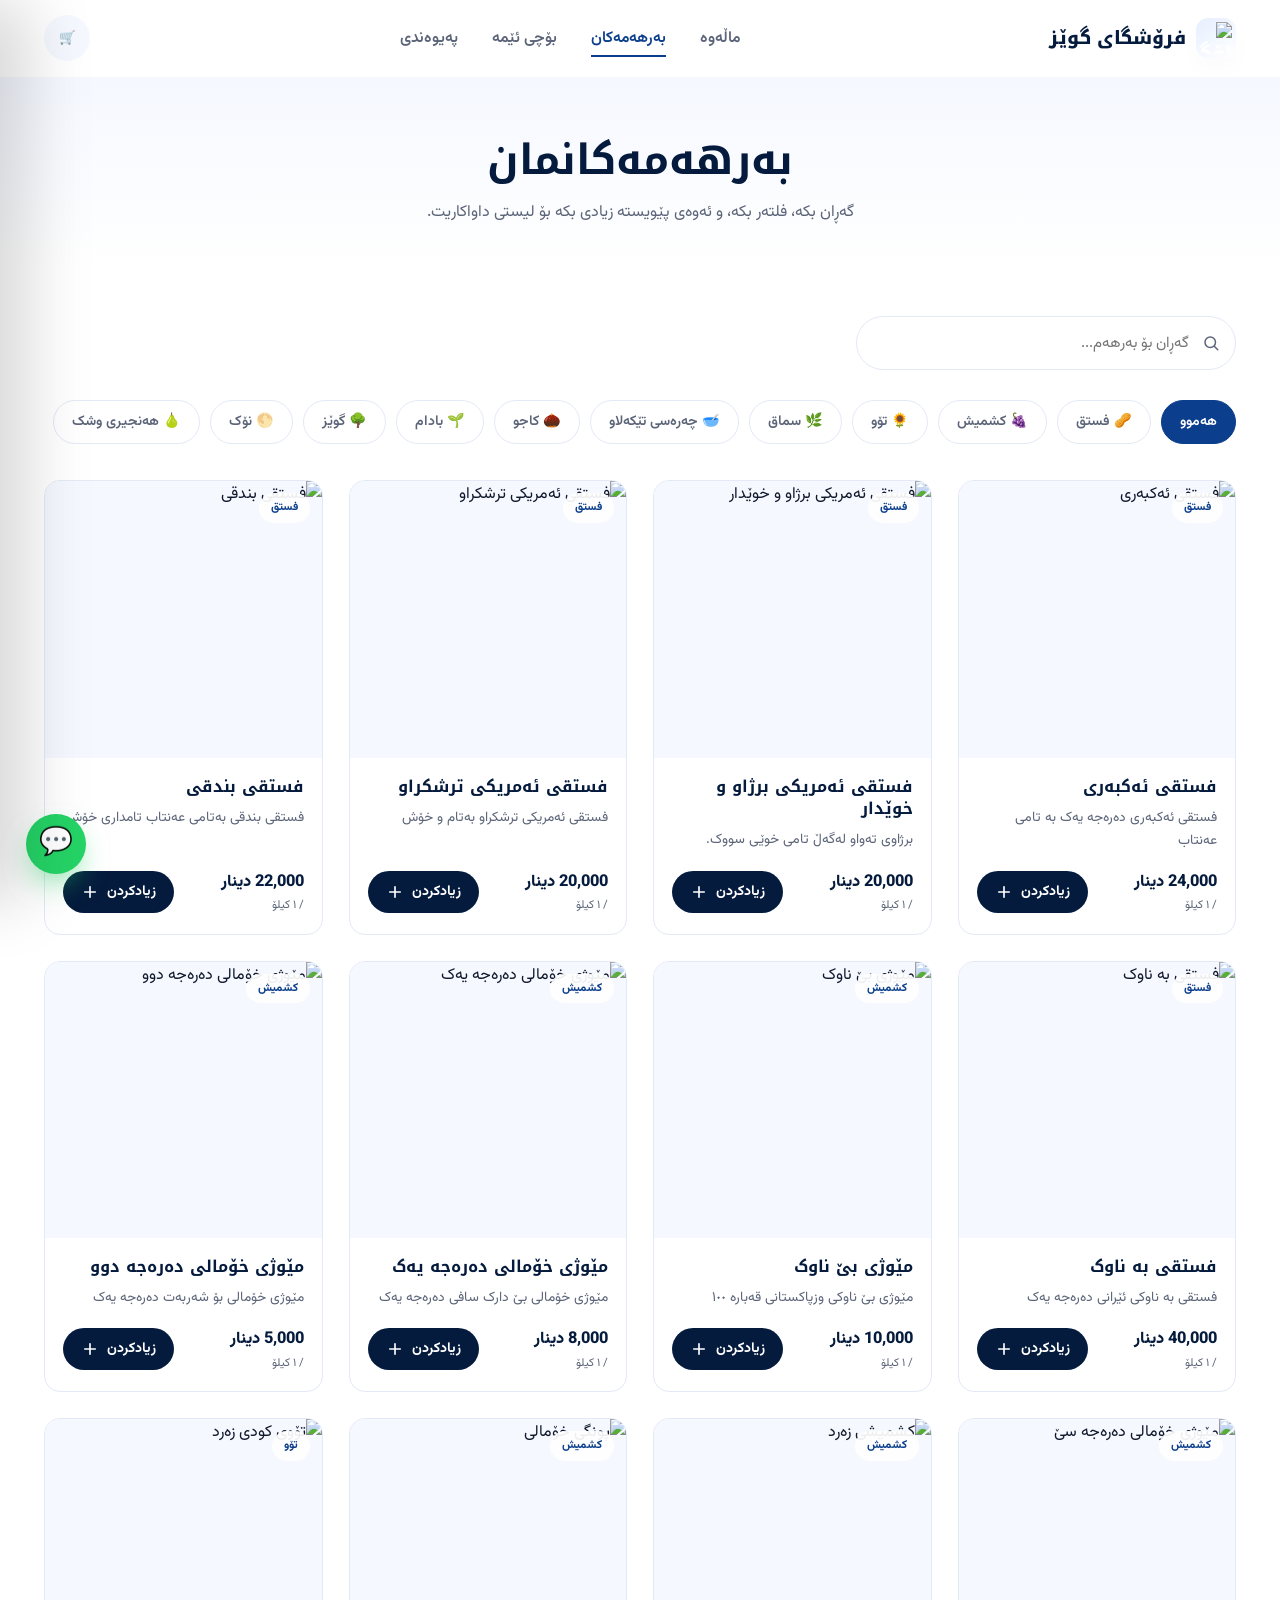
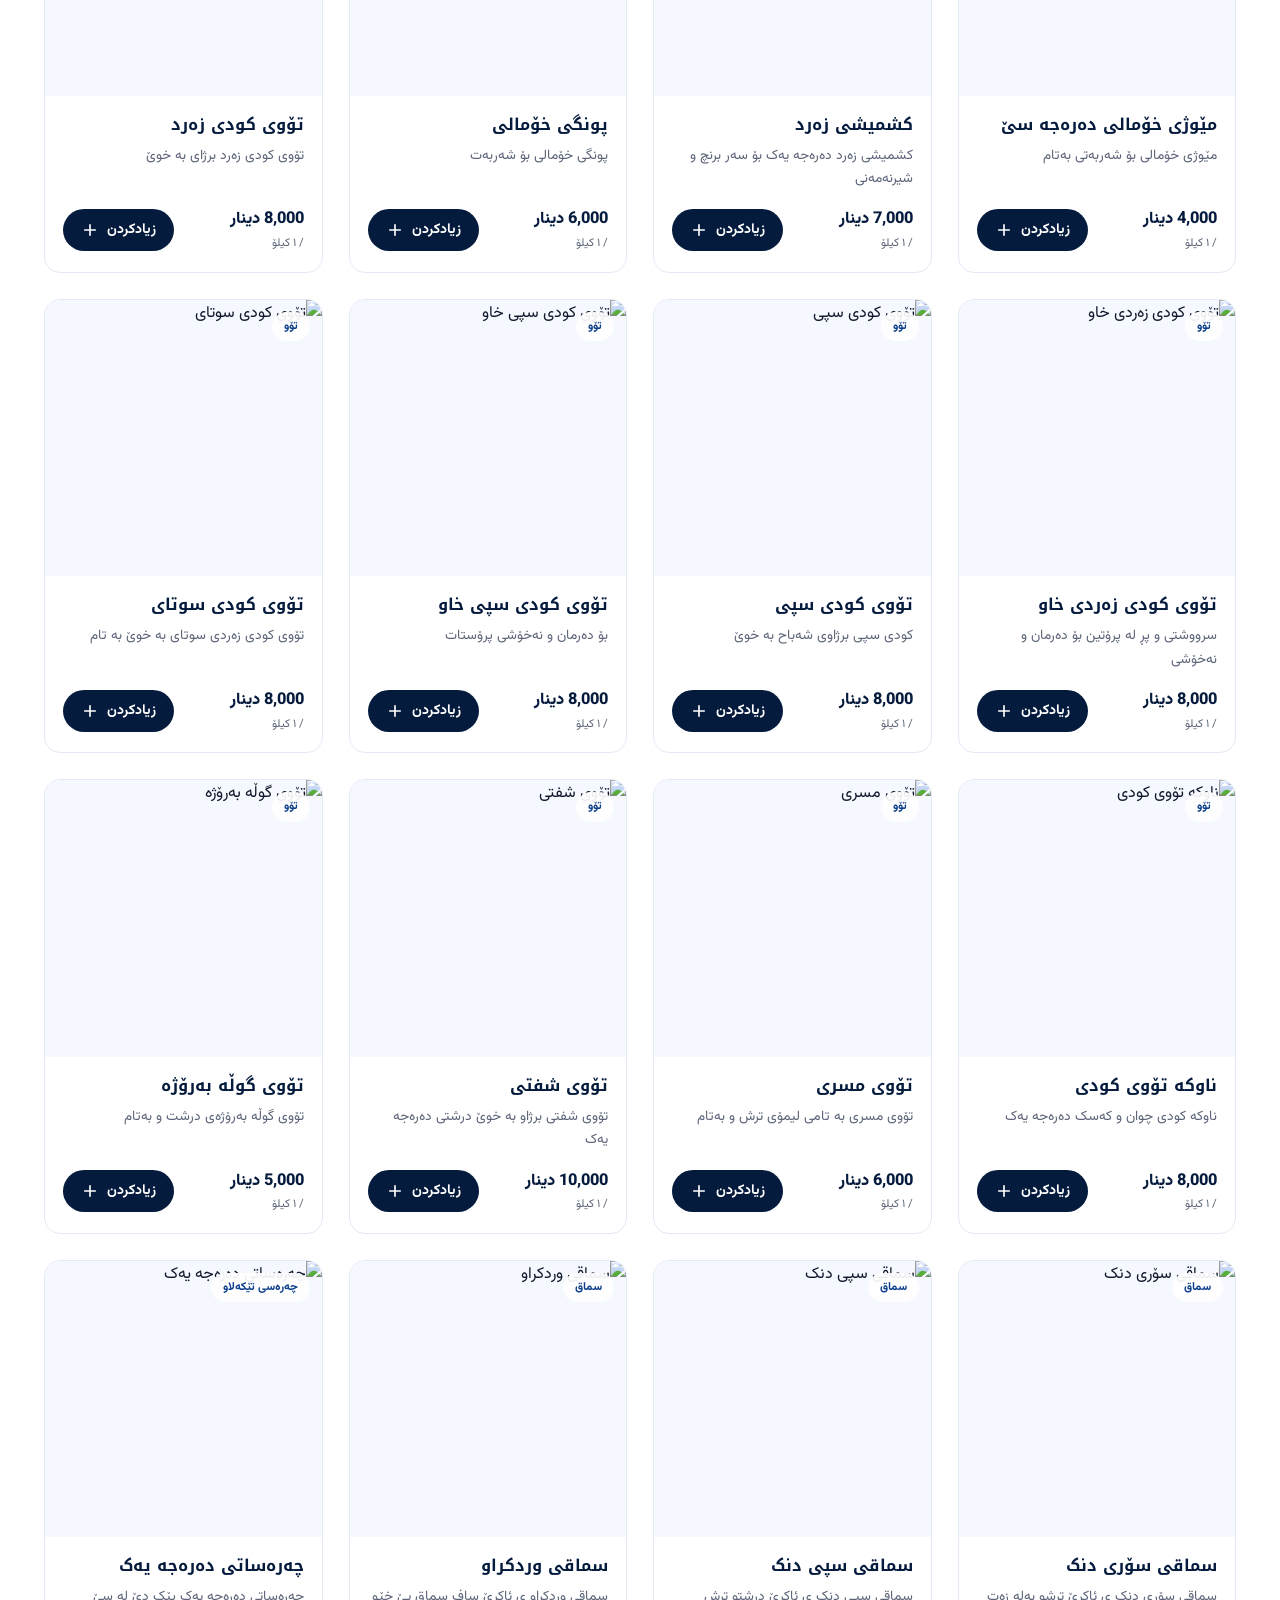
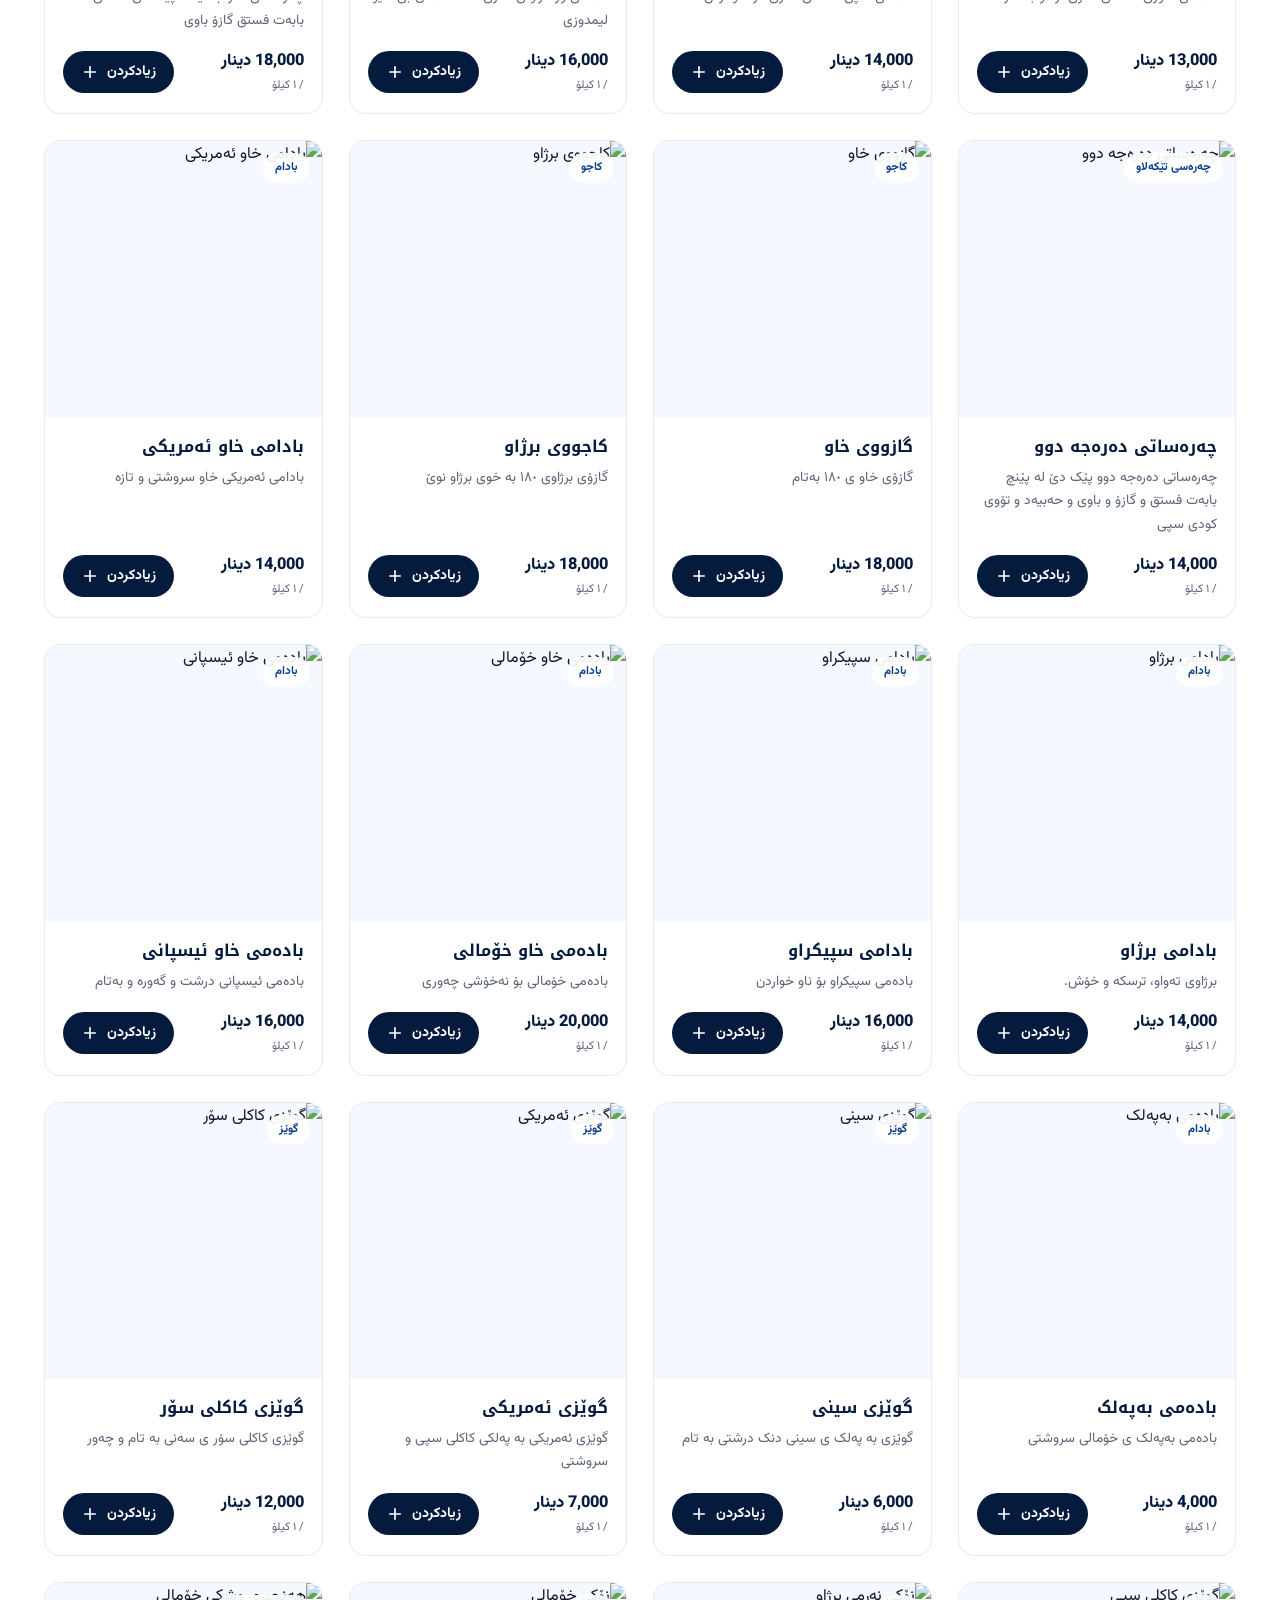
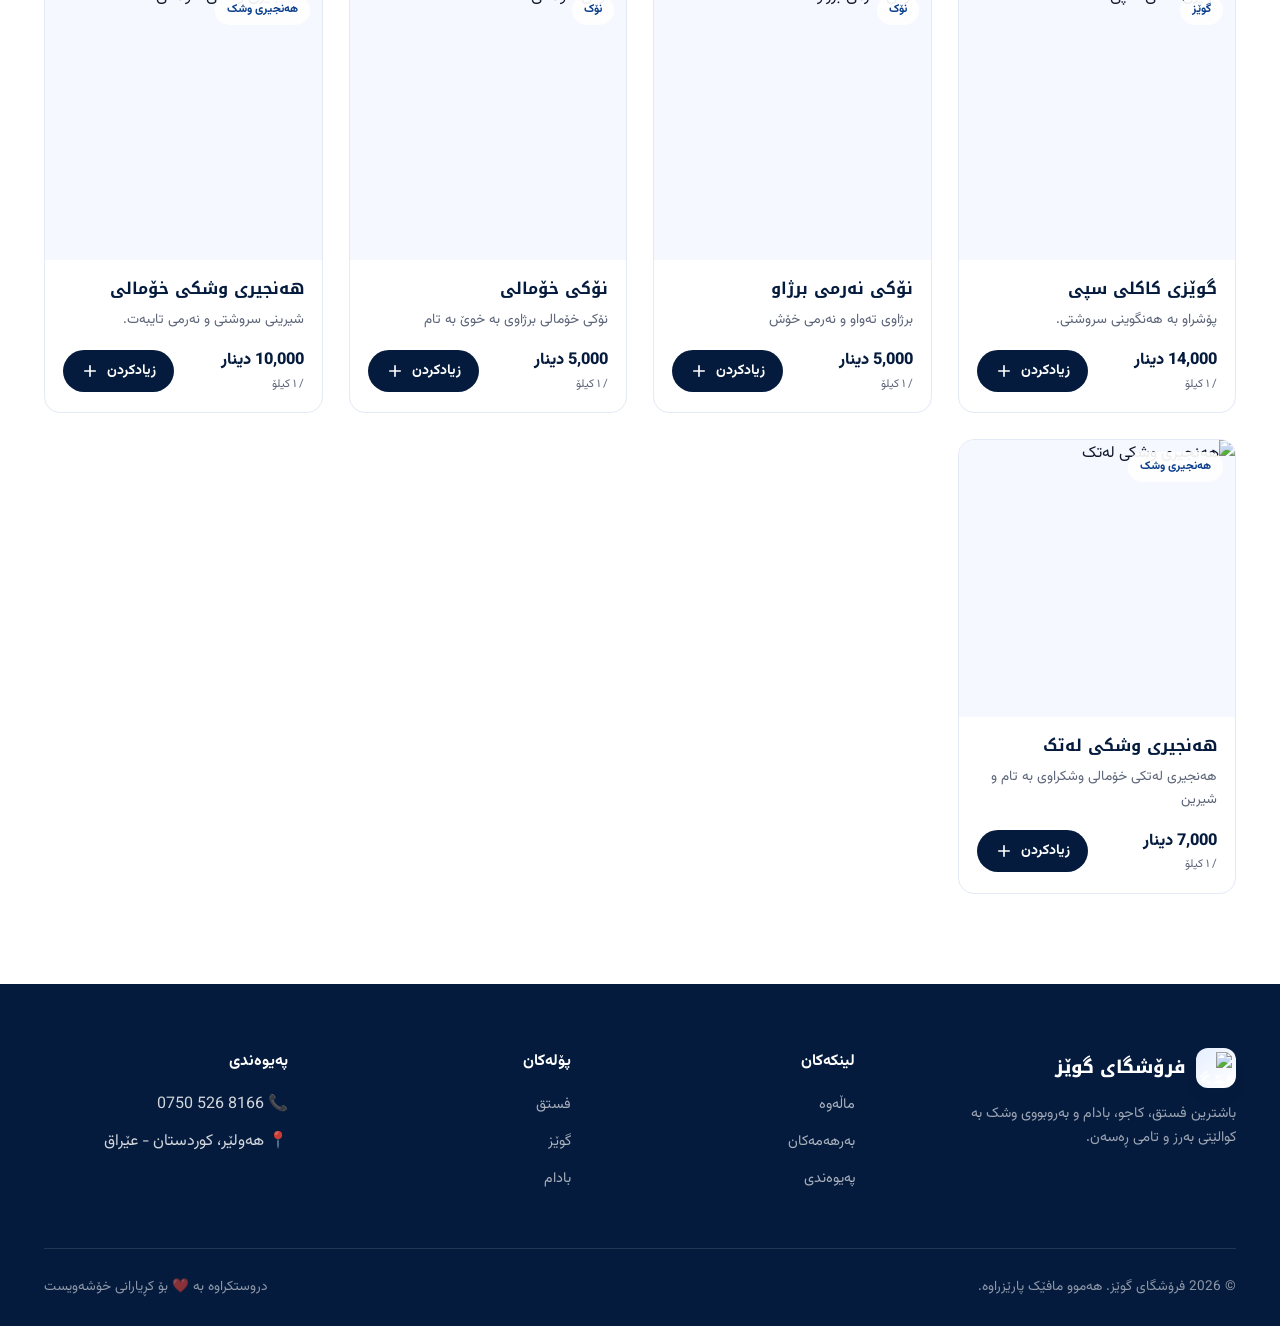
==== berhemakan.html @ 740883ce "Add files via upload" ====
<!DOCTYPE html>
<html lang="ckb" dir="rtl">
<head>
  <meta charset="UTF-8">
  <meta name="viewport" content="width=device-width, initial-scale=1.0">
  <title>بەرهەمەکان | فرۆشگای گوێز و بەروبووی وشک</title>
  <meta name="description" content="هەموو بەرهەمەکانی فرۆشگاکەمان: فستق، کاجو، بادام، گوێز، کشمیش، تۆو، سماق و زۆر جۆری تر.">
  <link rel="icon" type="image/png" href="images/logo-icon.png">
  <link rel="stylesheet" href="css/style.css">
</head>
<body>

  <div class="page-loader" id="pageLoader"><div class="loader-spinner"></div></div>

  <!-- ======================= هێدەر / HEADER ======================= -->
  <header class="site-header" id="siteHeader">
    <div class="container nav-inner">
      <a href="index.html" class="logo">
        <span class="logo-mark"><img src="images/logo-icon.png" alt="لۆگۆ"></span>
        <span>فرۆشگای گوێز</span>
      </a>
      <nav class="nav-links">
        <a href="index.html">ماڵەوە</a>
        <a href="berhemakan.html" class="active">بەرهەمەکان</a>
        <a href="index.html#why">بۆچی ئێمە</a>
        <a href="peywendi.html">پەیوەندی</a>
      </nav>
      <div class="nav-actions">
        <button class="nav-cart-btn open-cart-btn" aria-label="سەبەتەی داواکاری">
          🛒<span class="cart-badge">0</span>
        </button>
        <button class="menu-toggle" id="menuToggle" aria-label="مێنیو"><span></span><span></span><span></span></button>
      </div>
    </div>
  </header>

  <div class="mobile-menu" id="mobileMenu">
    <a href="index.html">ماڵەوە</a>
    <a href="berhemakan.html">بەرهەمەکان</a>
    <a href="index.html#why">بۆچی ئێمە</a>
    <a href="peywendi.html">پەیوەندی</a>
  </div>

  <!-- ======================= سەرپەڕەی لاپەڕە / PAGE HERO ======================= -->
  <section class="page-hero">
    <div class="container">
      <h1>بەرهەمەکانمان</h1>
      <p>گەڕان بکە، فلتەر بکە، و ئەوەی پێویستە زیادی بکە بۆ لیستی داواکاریت.</p>
    </div>
  </section>

  <!-- ======================= بەرهەمەکان / PRODUCTS ======================= -->
  <section class="section" style="padding-top:50px">
    <div class="container">
      <div class="products-toolbar">
        <div class="search-box">
          <input type="text" id="searchInput" placeholder="گەڕان بۆ بەرهەم...">
          <svg width="18" height="18" viewBox="0 0 24 24" fill="none" xmlns="http://www.w3.org/2000/svg"><circle cx="11" cy="11" r="7" stroke="currentColor" stroke-width="2"/><path d="M21 21l-4.3-4.3" stroke="currentColor" stroke-width="2" stroke-linecap="round"/></svg>
        </div>
      </div>

      <div class="filter-chips" id="categoryFilters"></div>

      <div class="products-grid" id="productsGrid"></div>

      <div class="empty-state" id="productsEmptyState">
        <div class="emoji">🔍</div>
        <p>هیچ بەرهەمێک نەدۆزرایەوە. تکایە وشەیەکی تر تاقی بکەرەوە.</p>
      </div>
    </div>
  </section>

  <!-- ======================= فووتەر / FOOTER ======================= -->
  <footer class="site-footer">
    <div class="container">
      <div class="footer-grid">
        <div>
          <div class="footer-brand"><span class="logo-mark"><img src="images/logo-icon.png" alt="لۆگۆ"></span> فرۆشگای گوێز</div>
          <p class="footer-desc">باشترین فستق، کاجو، بادام و بەروبووی وشک بە کوالێتی بەرز و تامی ڕەسەن.</p>
        </div>
        <div>
          <div class="footer-title">لینکەکان</div>
          <ul class="footer-links">
            <li><a href="index.html">ماڵەوە</a></li>
            <li><a href="berhemakan.html">بەرهەمەکان</a></li>
            <li><a href="peywendi.html">پەیوەندی</a></li>
          </ul>
        </div>
        <div>
          <div class="footer-title">پۆلەکان</div>
          <ul class="footer-links">
            <li><a href="berhemakan.html?cat=pistachio">فستق</a></li>
            <li><a href="berhemakan.html?cat=walnut">گوێز</a></li>
            <li><a href="berhemakan.html?cat=almond">بادام</a></li>
          </ul>
        </div>
        <div>
          <div class="footer-title">پەیوەندی</div>
          <ul class="footer-links">
            <li id="footerPhone"></li>
            <li id="footerAddress"></li>
          </ul>
        </div>
      </div>
      <div class="footer-bottom">
        <span>© 2026 فرۆشگای گوێز. هەموو مافێک پارێزراوە.</span>
        <span>دروستکراوە بە ❤️ بۆ کڕیارانی خۆشەویست</span>
      </div>
    </div>
  </footer>

  <!-- ======================= درۆوەری سەبەتە / CART DRAWER ======================= -->
  <div class="cart-overlay" id="cartOverlay"></div>
  <aside class="cart-drawer" id="cartDrawer">
    <div class="cart-drawer-header">
      <span class="cart-drawer-title">🛒 لیستی داواکاری</span>
      <button class="close-btn" id="closeCartBtn">✕</button>
    </div>
    <div class="cart-drawer-body">
      <div id="cartItemsList"></div>
      <div class="empty-cart" id="cartEmptyMessage">
        <div class="emoji">🛍️</div>
        <p>لیستی داواکاریت بەتاڵە.<br>سەیری بەرهەمەکانمان بکە!</p>
      </div>
    </div>
    <div class="cart-drawer-footer">
      <div class="cart-total-row"><span>کۆی گشتی</span><span id="cartTotalPrice">0 دینار</span></div>
      <input type="text" class="customer-field" id="customerName" placeholder="ناوت بنووسە">
      <input type="tel" class="customer-field" id="customerPhone" placeholder="ژمارەی تەلەفۆن">
      <input type="text" class="customer-field" id="customerAddress" placeholder="ناونیشانی گەیاندن">
      <button class="btn btn-whatsapp" id="sendOrderBtn" disabled>ناردنی داواکاری بە واتساپ 💬</button>
    </div>
  </aside>

  <a href="#" class="whatsapp-float open-cart-btn" aria-label="کردنەوەی سەبەتە">💬</a>
  <button class="floating-cart-btn mobile-only open-cart-btn" aria-label="سەبەتەی داواکاری">🛒<span class="cart-badge">0</span></button>
  <button class="back-to-top" id="backToTopBtn" aria-label="گەڕانەوە بۆ سەرەوە">↑</button>

  <script src="js/config.js"></script>
  <script src="js/products-data.js"></script>
  <script src="js/cart.js"></script>
  <script src="js/main.js"></script>
  <script>
    document.getElementById("footerPhone").textContent = "📞 " + STORE_CONFIG.phoneDisplay;
    document.getElementById("footerAddress").textContent = "📍 " + STORE_CONFIG.address;
  </script>
</body>
</html>
---- css/style.css ----
/* =========================================================================
   STYLE.CSS  —  ستایلی گشتی ماڵپەڕ (Site design system)
   =========================================================================
   ئەگەر دەتەوێت ڕەنگی سەرەکی بگۆڕیت، تەنها نرخەکانی --blue-* لە خوارەوە
   بگۆڕە. هەموو ماڵپەڕ خۆکارانە نوێ دەبێتەوە.

   To change the main color, just edit the --blue-* values below.
   The whole site will update automatically.
   ========================================================================= */

@import url('https://fonts.googleapis.com/css2?family=Noto+Kufi+Arabic:wght@500;700;800&family=Vazirmatn:wght@400;500;600;700&display=swap');

:root {
  /* ---- ڕەنگەکان / Colors ---- */
  --blue-900: #051B3D;
  --blue-800: #0B3E8C;
  --blue-700: #124CAB;
  --blue-600: #2F6FED;
  --blue-100: #E6EFFF;
  --blue-50:  #F5F8FF;
  --ink: #10182B;
  --ink-soft: #5B6478;
  --white: #FFFFFF;
  --cream: #FBF9F4;
  --border: #E3E9F5;
  --whatsapp: #25D366;
  --whatsapp-dark: #1DA851;

  /* ---- شێواز / Shape & shadow ---- */
  --radius-lg: 26px;
  --radius-md: 16px;
  --radius-sm: 10px;
  --shadow-soft: 0 20px 45px -18px rgba(11, 62, 140, 0.28);
  --shadow-card: 0 12px 30px -14px rgba(11, 62, 140, 0.18);

  /* ---- فۆنت / Fonts ---- */
  --font-display: 'Noto Kufi Arabic', 'Vazirmatn', sans-serif;
  --font-body: 'Vazirmatn', 'Noto Kufi Arabic', sans-serif;
}

* { box-sizing: border-box; margin: 0; padding: 0; }

html {
  scroll-behavior: smooth;
  scroll-padding-top: 90px;
}

body {
  font-family: var(--font-body);
  color: var(--ink);
  background: var(--white);
  direction: rtl;
  line-height: 1.7;
  -webkit-font-smoothing: antialiased;
  overflow-x: hidden;
}

img { max-width: 100%; display: block; }
a { color: inherit; text-decoration: none; }
button { font-family: inherit; cursor: pointer; border: none; background: none; }
ul { list-style: none; }

h1, h2, h3, h4 {
  font-family: var(--font-display);
  color: var(--blue-900);
  line-height: 1.35;
}

.container {
  max-width: 1240px;
  margin: 0 auto;
  padding: 0 24px;
}

/* respect reduced motion preferences */
@media (prefers-reduced-motion: reduce) {
  * { animation-duration: 0.001ms !important; transition-duration: 0.001ms !important; }
  html { scroll-behavior: auto; }
}

/* =========================================================================
   لۆدینگ سکرین / Page loader
   ========================================================================= */
.page-loader {
  position: fixed; inset: 0; z-index: 9999;
  background: var(--white);
  display: flex; align-items: center; justify-content: center;
  transition: opacity .5s ease, visibility .5s ease;
}
.page-loader.hidden { opacity: 0; visibility: hidden; pointer-events: none; }
.loader-spinner {
  width: 52px; height: 52px;
  border: 4px solid var(--blue-100);
  border-top-color: var(--blue-800);
  border-radius: 50%;
  animation: spin 0.8s linear infinite;
}
@keyframes spin { to { transform: rotate(360deg); } }

/* =========================================================================
   هێدەر / Header & navigation
   ========================================================================= */
.site-header {
  position: sticky; top: 0; z-index: 500;
  background: rgba(255,255,255,0.85);
  backdrop-filter: blur(14px);
  border-bottom: 1px solid transparent;
  transition: box-shadow .3s ease, border-color .3s ease;
}
.site-header.scrolled {
  box-shadow: 0 8px 24px -16px rgba(11,62,140,.35);
  border-color: var(--border);
}
.nav-inner {
  display: flex; align-items: center; justify-content: space-between;
  height: 76px;
}
.logo {
  display: flex; align-items: center; gap: 10px;
  font-family: var(--font-display);
  font-weight: 800; font-size: 1.15rem;
  color: var(--blue-900);
}
.logo-mark {
  width: 40px; height: 40px; border-radius: 12px;
  background: linear-gradient(145deg, var(--blue-100), var(--white));
  display: flex; align-items: center; justify-content: center;
  color: var(--white); font-size: 1.2rem;
  box-shadow: var(--shadow-card);
  overflow: hidden;
  flex-shrink: 0;
}
.logo-mark img {
  width: 100%; height: 100%; object-fit: contain; padding: 4px;
}
.nav-links {
  display: flex; align-items: center; gap: 34px;
  font-weight: 600; font-size: 0.98rem;
}
.nav-links a {
  color: var(--ink-soft);
  position: relative;
  padding: 6px 0;
  transition: color .25s ease;
}
.nav-links a:hover, .nav-links a.active { color: var(--blue-800); }
.nav-links a::after {
  content: ""; position: absolute; bottom: 0; right: 0; left: auto;
  width: 0; height: 2px; background: var(--blue-800);
  transition: width .25s ease;
}
.nav-links a:hover::after, .nav-links a.active::after { width: 100%; }

.nav-actions { display: flex; align-items: center; gap: 14px; }

.nav-cart-btn, .floating-cart-btn {
  position: relative;
  width: 46px; height: 46px; border-radius: 50%;
  background: var(--blue-50); color: var(--blue-800);
  display: flex; align-items: center; justify-content: center;
  transition: transform .2s ease, background .2s ease;
}
.nav-cart-btn:hover, .floating-cart-btn:hover { background: var(--blue-100); transform: translateY(-2px); }
.cart-badge {
  position: absolute; top: -4px; left: -4px;
  min-width: 20px; height: 20px; padding: 0 5px;
  background: var(--blue-800); color: var(--white);
  border-radius: 50%; font-size: 0.7rem; font-weight: 700;
  display: none; align-items: center; justify-content: center;
  border: 2px solid var(--white);
}
.pulse { animation: cartPulse .45s ease; }
@keyframes cartPulse {
  0% { transform: scale(1); } 40% { transform: scale(1.22); } 100% { transform: scale(1); }
}

.menu-toggle {
  display: none; flex-direction: column; gap: 5px; width: 30px;
}
.menu-toggle span {
  height: 2px; background: var(--blue-900); border-radius: 2px;
  transition: transform .3s ease, opacity .3s ease;
}
.menu-toggle.open span:nth-child(1) { transform: translateY(7px) rotate(45deg); }
.menu-toggle.open span:nth-child(2) { opacity: 0; }
.menu-toggle.open span:nth-child(3) { transform: translateY(-7px) rotate(-45deg); }

.mobile-menu {
  display: none;
  position: fixed; top: 76px; right: 0; left: 0; bottom: 0; z-index: 400;
  background: var(--white);
  transform: translateY(-12px); opacity: 0; visibility: hidden;
  transition: all .3s ease;
  padding: 30px 24px;
}
.mobile-menu.open { transform: translateY(0); opacity: 1; visibility: visible; }
.mobile-menu a {
  display: block; padding: 16px 0; font-size: 1.15rem; font-weight: 700;
  border-bottom: 1px solid var(--border); color: var(--ink);
}

@media (max-width: 860px) {
  .nav-links { display: none; }
  .menu-toggle { display: flex; }
  .mobile-menu { display: block; }
}

/* =========================================================================
   دووگمەکان / Buttons
   ========================================================================= */
.btn {
  display: inline-flex; align-items: center; justify-content: center; gap: 8px;
  padding: 14px 26px; border-radius: 999px;
  font-weight: 700; font-size: 0.98rem;
  transition: transform .22s ease, box-shadow .22s ease, background .22s ease;
  white-space: nowrap;
}
.btn-primary {
  background: var(--blue-800); color: var(--white);
  box-shadow: 0 14px 30px -10px rgba(11,62,140,.55);
}
.btn-primary:hover { transform: translateY(-3px); box-shadow: 0 18px 36px -8px rgba(11,62,140,.6); }
.btn-outline {
  background: var(--white); color: var(--blue-800);
  border: 1.5px solid var(--blue-800);
}
.btn-outline:hover { background: var(--blue-50); transform: translateY(-3px); }
.btn-add {
  background: var(--blue-900); color: var(--white);
  padding: 10px 18px; font-size: 0.88rem; border-radius: 999px;
}
.btn-add:hover { background: var(--blue-700); transform: translateY(-2px); }
.btn-whatsapp {
  background: var(--whatsapp); color: var(--white);
  width: 100%; padding: 16px; border-radius: var(--radius-sm);
  font-size: 1.05rem;
}
.btn-whatsapp:hover:not(:disabled) { background: var(--whatsapp-dark); }
.btn-whatsapp:disabled { opacity: 0.5; cursor: not-allowed; }

/* =========================================================================
   هیرۆ / Hero section
   ========================================================================= */
.hero {
  position: relative;
  padding: 80px 0 110px;
  background: linear-gradient(180deg, var(--blue-50) 0%, var(--white) 100%);
  overflow: hidden;
}
.hero-inner {
  display: grid; grid-template-columns: 1.05fr 0.95fr; gap: 50px;
  align-items: center;
}
.hero-eyebrow {
  display: inline-flex; align-items: center; gap: 8px;
  background: var(--blue-100); color: var(--blue-800);
  padding: 8px 18px; border-radius: 999px;
  font-weight: 700; font-size: 0.85rem; margin-bottom: 22px;
}
.hero-title {
  font-size: clamp(2.3rem, 4.2vw, 3.6rem);
  font-weight: 800; margin-bottom: 22px;
}
.hero-title span { color: var(--blue-700); }
.hero-desc {
  font-size: 1.12rem; color: var(--ink-soft); max-width: 520px; margin-bottom: 36px;
}
.hero-actions { display: flex; gap: 16px; flex-wrap: wrap; }

.hero-visual {
  position: relative; height: 440px;
}
.hero-blob {
  position: absolute; inset: 0; margin: auto;
  width: 380px; height: 380px; border-radius: 50%;
  background: radial-gradient(circle at 30% 30%, var(--blue-100), var(--blue-50));
}
.hero-blob-logo {
  position: absolute;
  top: 50%; left: 50%;
  transform: translate(-50%, -50%);
  width: 55%;
  max-width: 220px;
  object-fit: contain;
}
.hero-float-card {
  position: absolute; background: var(--white); border-radius: var(--radius-md);
  box-shadow: var(--shadow-soft); padding: 16px 20px;
  display: flex; align-items: center; gap: 12px;
  animation: floatY 5s ease-in-out infinite;
  font-weight: 700; font-size: 0.92rem;
}
.hero-float-card .emoji { font-size: 1.6rem; }
.hero-float-card.c1 { top: 10%; right: 8%; animation-delay: 0s; }
.hero-float-card.c2 { bottom: 16%; right: 0%; animation-delay: 1.2s; }
.hero-float-card.c3 { bottom: 6%; left: 6%; animation-delay: 2.1s; }
@keyframes floatY {
  0%, 100% { transform: translateY(0); } 50% { transform: translateY(-14px); }
}

/* signature scattered nut-icon divider between sections */
.nut-divider {
  display: flex; justify-content: center; gap: 26px;
  padding: 34px 0; opacity: 0.55; font-size: 1.3rem;
  letter-spacing: 8px;
}

@media (max-width: 900px) {
  .hero-inner { grid-template-columns: 1fr; }
  .hero-visual { height: 320px; order: -1; }
}

/* =========================================================================
   بەشەکان / Generic section styles
   ========================================================================= */
.section { padding: 90px 0; }
.section-alt { background: var(--blue-50); }
.section-head {
  display: flex; align-items: flex-end; justify-content: space-between;
  margin-bottom: 44px; gap: 20px; flex-wrap: wrap;
}
.section-eyebrow {
  color: var(--blue-700); font-weight: 700; font-size: 0.9rem; margin-bottom: 8px; display: block;
}
.section-title { font-size: clamp(1.6rem, 3vw, 2.3rem); font-weight: 800; }
.section-link { font-weight: 700; color: var(--blue-800); }

.reveal { opacity: 0; transform: translateY(28px); transition: opacity .7s ease, transform .7s ease; }
.reveal.in-view { opacity: 1; transform: translateY(0); }

/* =========================================================================
   کاتیگۆری / Category grid
   ========================================================================= */
.category-grid {
  display: grid; grid-template-columns: repeat(5, 1fr); gap: 18px;
}
.category-card {
  background: var(--white); border: 1px solid var(--border);
  border-radius: var(--radius-md); padding: 28px 14px;
  display: flex; flex-direction: column; align-items: center; gap: 10px;
  text-align: center; font-weight: 700;
  transition: transform .25s ease, box-shadow .25s ease, border-color .25s ease;
}
.category-card:hover {
  transform: translateY(-6px); box-shadow: var(--shadow-card); border-color: var(--blue-100);
}
.category-icon { font-size: 2rem; }
.category-label { color: var(--ink); font-size: 0.95rem; }

@media (max-width: 900px) { .category-grid { grid-template-columns: repeat(3, 1fr); } }
@media (max-width: 560px) { .category-grid { grid-template-columns: repeat(2, 1fr); } }

/* =========================================================================
   کارتی بەرهەم / Product cards & grid
   ========================================================================= */
.products-grid {
  display: grid; grid-template-columns: repeat(4, 1fr); gap: 26px;
}
@media (max-width: 1100px) { .products-grid { grid-template-columns: repeat(3, 1fr); } }
@media (max-width: 760px) { .products-grid { grid-template-columns: repeat(2, 1fr); } }
@media (max-width: 480px) { .products-grid { grid-template-columns: 1fr; } }

.product-card {
  background: var(--white); border: 1px solid var(--border);
  border-radius: var(--radius-md); overflow: hidden;
  transition: transform .28s ease, box-shadow .28s ease;
  display: flex; flex-direction: column;
}
.product-card:hover { transform: translateY(-6px); box-shadow: var(--shadow-card); }
.product-card-image { position: relative; aspect-ratio: 1/1; overflow: hidden; background: var(--blue-50); }
.product-card-image img { width: 100%; height: 100%; object-fit: cover; transition: transform .4s ease; }
.product-card:hover .product-card-image img { transform: scale(1.06); }
.product-card-tag {
  position: absolute; top: 12px; right: 12px;
  background: rgba(255,255,255,0.92); color: var(--blue-800);
  font-size: 0.72rem; font-weight: 700; padding: 5px 12px; border-radius: 999px;
}
.product-card-body { padding: 18px; display: flex; flex-direction: column; gap: 8px; flex: 1; }
.product-card-name { font-size: 1.02rem; font-weight: 700; }
.product-card-desc { font-size: 0.86rem; color: var(--ink-soft); flex: 1; }
.product-card-footer {
  margin-top: 8px; display: flex; align-items: center; justify-content: space-between; gap: 10px;
}
.product-card-price { display: flex; flex-direction: column; }
.price-value { font-weight: 800; color: var(--blue-900); font-size: 1.02rem; }
.price-unit { font-size: 0.72rem; color: var(--ink-soft); }

/* =========================================================================
   فلتەر و گەڕان / Filters & search (products page)
   ========================================================================= */
.products-toolbar {
  display: flex; flex-wrap: wrap; align-items: center; justify-content: space-between;
  gap: 18px; margin-bottom: 30px;
}
.search-box {
  position: relative; flex: 1; min-width: 240px; max-width: 380px;
}
.search-box input {
  width: 100%; padding: 14px 46px 14px 16px; border-radius: 999px;
  border: 1.5px solid var(--border); font-family: inherit; font-size: 0.95rem;
  background: var(--white); transition: border-color .2s ease;
}
.search-box input:focus { outline: none; border-color: var(--blue-600); }
.search-box svg { position: absolute; top: 50%; right: 16px; transform: translateY(-50%); color: var(--ink-soft); }

.filter-chips { display: flex; flex-wrap: wrap; gap: 10px; margin-bottom: 36px; }
.filter-chip {
  padding: 10px 18px; border-radius: 999px; border: 1.5px solid var(--border);
  font-weight: 600; font-size: 0.88rem; color: var(--ink-soft);
  background: var(--white); transition: all .2s ease;
}
.filter-chip:hover { border-color: var(--blue-600); color: var(--blue-800); }
.filter-chip.active { background: var(--blue-800); border-color: var(--blue-800); color: var(--white); }

.empty-state {
  display: none; text-align: center; padding: 70px 20px; color: var(--ink-soft);
}
.empty-state .emoji { font-size: 3rem; margin-bottom: 14px; }

/* =========================================================================
   بۆچی ئێمە / Why choose us
   ========================================================================= */
.why-grid { display: grid; grid-template-columns: repeat(4, 1fr); gap: 26px; }
.why-card {
  background: var(--white); border-radius: var(--radius-md); padding: 30px 24px;
  border: 1px solid var(--border); text-align: center;
}
.why-icon {
  width: 58px; height: 58px; border-radius: 16px; margin: 0 auto 16px;
  background: var(--blue-100); display: flex; align-items: center; justify-content: center;
  font-size: 1.5rem;
}
.why-title { font-weight: 700; margin-bottom: 8px; font-size: 1.02rem; }
.why-desc { font-size: 0.88rem; color: var(--ink-soft); }
@media (max-width: 900px) { .why-grid { grid-template-columns: repeat(2, 1fr); } }
@media (max-width: 520px) { .why-grid { grid-template-columns: 1fr; } }

/* =========================================================================
   ڕای کڕیاران / Testimonials
   ========================================================================= */
.review-grid { display: grid; grid-template-columns: repeat(3, 1fr); gap: 26px; }
.review-card {
  background: var(--white); border: 1px solid var(--border); border-radius: var(--radius-md);
  padding: 28px; box-shadow: var(--shadow-card);
}
.review-stars { color: #F5A623; margin-bottom: 14px; letter-spacing: 3px; }
.review-text { color: var(--ink-soft); margin-bottom: 18px; font-size: 0.95rem; }
.review-author { display: flex; align-items: center; gap: 12px; font-weight: 700; }
.review-avatar {
  width: 42px; height: 42px; border-radius: 50%;
  background: var(--blue-100); display: flex; align-items: center; justify-content: center;
  color: var(--blue-800); font-weight: 800;
}
@media (max-width: 900px) { .review-grid { grid-template-columns: 1fr; } }

/* =========================================================================
   پەیوەندی / Contact section & page
   ========================================================================= */
.contact-grid {
  display: grid; grid-template-columns: 1fr 1fr; gap: 40px; align-items: start;
}
.contact-card {
  background: var(--white); border: 1px solid var(--border); border-radius: var(--radius-lg);
  padding: 34px; box-shadow: var(--shadow-card);
}
.contact-row {
  display: flex; align-items: center; gap: 16px; padding: 16px 0;
  border-bottom: 1px solid var(--border);
}
.contact-row:last-child { border-bottom: none; }
.contact-row-icon {
  width: 46px; height: 46px; border-radius: 14px; flex-shrink: 0;
  background: var(--blue-100); color: var(--blue-800);
  display: flex; align-items: center; justify-content: center; font-size: 1.2rem;
}
.contact-row-label { font-size: 0.82rem; color: var(--ink-soft); }
.contact-row-value { font-weight: 700; }
.contact-map { border-radius: var(--radius-lg); overflow: hidden; border: 1px solid var(--border); height: 100%; min-height: 340px; }
.contact-map iframe { width: 100%; height: 100%; min-height: 340px; border: 0; }
.social-row { display: flex; gap: 12px; margin-top: 24px; }
.social-btn {
  width: 48px; height: 48px; border-radius: 50%; background: var(--blue-50);
  display: flex; align-items: center; justify-content: center; color: var(--blue-800);
  transition: all .2s ease;
}
.social-btn:hover { background: var(--blue-800); color: var(--white); transform: translateY(-3px); }
.social-btn svg { display: block; }

@media (max-width: 900px) { .contact-grid { grid-template-columns: 1fr; } }

/* =========================================================================
   فووتەر / Footer
   ========================================================================= */
.site-footer { background: var(--blue-900); color: rgba(255,255,255,0.82); padding: 64px 0 28px; }
.footer-grid { display: grid; grid-template-columns: 1.4fr 1fr 1fr 1fr; gap: 40px; margin-bottom: 46px; }
.footer-brand { display: flex; align-items: center; gap: 10px; font-family: var(--font-display); font-weight: 800; color: var(--white); font-size: 1.1rem; margin-bottom: 14px; }
.footer-desc { font-size: 0.9rem; color: rgba(255,255,255,0.6); max-width: 300px; }
.footer-title { color: var(--white); font-weight: 700; margin-bottom: 16px; font-size: 0.98rem; }
.footer-links li { margin-bottom: 10px; }
.footer-links a { font-size: 0.9rem; color: rgba(255,255,255,0.65); transition: color .2s ease; }
.footer-links a:hover { color: var(--white); }
.footer-bottom {
  border-top: 1px solid rgba(255,255,255,0.12); padding-top: 26px;
  display: flex; justify-content: space-between; flex-wrap: wrap; gap: 12px;
  font-size: 0.85rem; color: rgba(255,255,255,0.55);
}
@media (max-width: 860px) { .footer-grid { grid-template-columns: 1fr 1fr; } }
@media (max-width: 520px) { .footer-grid { grid-template-columns: 1fr; } }

/* =========================================================================
   دووگمەی واتساپی فلۆتینگ / Floating WhatsApp button
   ========================================================================= */
.whatsapp-float {
  position: fixed; bottom: 26px; left: 26px; z-index: 300;
  width: 60px; height: 60px; border-radius: 50%;
  background: var(--whatsapp); color: var(--white);
  display: flex; align-items: center; justify-content: center;
  font-size: 1.7rem; box-shadow: 0 14px 30px -8px rgba(37,211,102,.6);
  transition: transform .25s ease;
}
.whatsapp-float:hover { transform: scale(1.08); }

/* دووگمەی گەڕانەوە بۆ سەرەوە / Back to top button */
.back-to-top {
  position: fixed; bottom: 26px; right: 26px; z-index: 300;
  width: 50px; height: 50px; border-radius: 50%;
  background: var(--white); color: var(--blue-800); border: 1.5px solid var(--border);
  display: flex; align-items: center; justify-content: center;
  box-shadow: var(--shadow-card);
  opacity: 0; visibility: hidden; transform: translateY(10px);
  transition: all .3s ease;
}
.back-to-top.visible { opacity: 1; visibility: visible; transform: translateY(0); }

/* floating cart button shown on mobile bottom (products page) */
.floating-cart-btn.mobile-only { display: none; }
@media (max-width: 760px) {
  .floating-cart-btn.mobile-only {
    display: flex; position: fixed; bottom: 26px; right: 90px; z-index: 300;
    background: var(--blue-800); color: var(--white); box-shadow: var(--shadow-soft);
  }
}

/* =========================================================================
   درۆوەری سەبەتە / Cart drawer
   ========================================================================= */
.cart-overlay {
  position: fixed; inset: 0; background: rgba(5,27,61,0.45); z-index: 600;
  opacity: 0; visibility: hidden; transition: all .3s ease;
}
.cart-overlay.visible { opacity: 1; visibility: visible; }

.cart-drawer {
  position: fixed; top: 0; left: -420px; width: 100%; max-width: 420px; height: 100%;
  background: var(--white); z-index: 700;
  box-shadow: 30px 0 60px rgba(0,0,0,0.15);
  display: flex; flex-direction: column;
  transition: left .35s ease;
}
.cart-drawer.open { left: 0; }
.cart-drawer-header {
  padding: 22px 24px; border-bottom: 1px solid var(--border);
  display: flex; align-items: center; justify-content: space-between;
}
.cart-drawer-title { font-weight: 800; font-size: 1.1rem; }
.close-btn {
  width: 36px; height: 36px; border-radius: 50%; background: var(--blue-50);
  display: flex; align-items: center; justify-content: center; font-size: 1.1rem; color: var(--ink-soft);
}
.cart-drawer-body { flex: 1; overflow-y: auto; padding: 20px 24px; }
.cart-item {
  display: flex; align-items: center; gap: 12px; padding: 14px 0;
  border-bottom: 1px solid var(--border);
}
.cart-item-info { flex: 1; min-width: 0; }
.cart-item-name { font-weight: 700; font-size: 0.94rem; margin-bottom: 4px; }
.cart-item-price { font-size: 0.8rem; color: var(--ink-soft); }
.cart-item-qty { display: flex; align-items: center; gap: 10px; }
.qty-btn {
  width: 28px; height: 28px; border-radius: 8px; background: var(--blue-50);
  color: var(--blue-800); font-weight: 800; display: flex; align-items: center; justify-content: center;
}
.qty-btn:hover { background: var(--blue-100); }
.qty-value { min-width: 18px; text-align: center; font-weight: 700; }
.cart-item-remove { color: #C0435A; font-size: 0.95rem; padding: 4px; }
.empty-cart {
  text-align: center; padding: 60px 10px; color: var(--ink-soft);
}
.empty-cart .emoji { font-size: 2.6rem; margin-bottom: 12px; }

.cart-drawer-footer { padding: 20px 24px; border-top: 1px solid var(--border); }
.cart-total-row {
  display: flex; justify-content: space-between; align-items: center;
  font-weight: 800; font-size: 1.05rem; margin-bottom: 16px;
}
.customer-field {
  width: 100%; padding: 12px 14px; margin-bottom: 10px;
  border: 1.5px solid var(--border); border-radius: var(--radius-sm);
  font-family: inherit; font-size: 0.9rem;
}
.customer-field:focus { outline: none; border-color: var(--blue-600); }

/* =========================================================================
   لاپەڕەی ناوەکی / Generic inner page hero (products/contact pages)
   ========================================================================= */
.page-hero {
  background: linear-gradient(180deg, var(--blue-50), var(--white));
  padding: 56px 0 40px; text-align: center;
}
.page-hero h1 { font-size: clamp(1.8rem, 3.5vw, 2.6rem); margin-bottom: 10px; }
.page-hero p { color: var(--ink-soft); }

/* =========================================================================
   ڕیسپۆنسیڤ گشتی / Misc responsive tweaks
   ========================================================================= */
@media (max-width: 760px) {
  .section { padding: 60px 0; }
  .hero { padding: 50px 0 70px; }
  .contact-card, .cart-drawer { padding-left: 18px; }
}
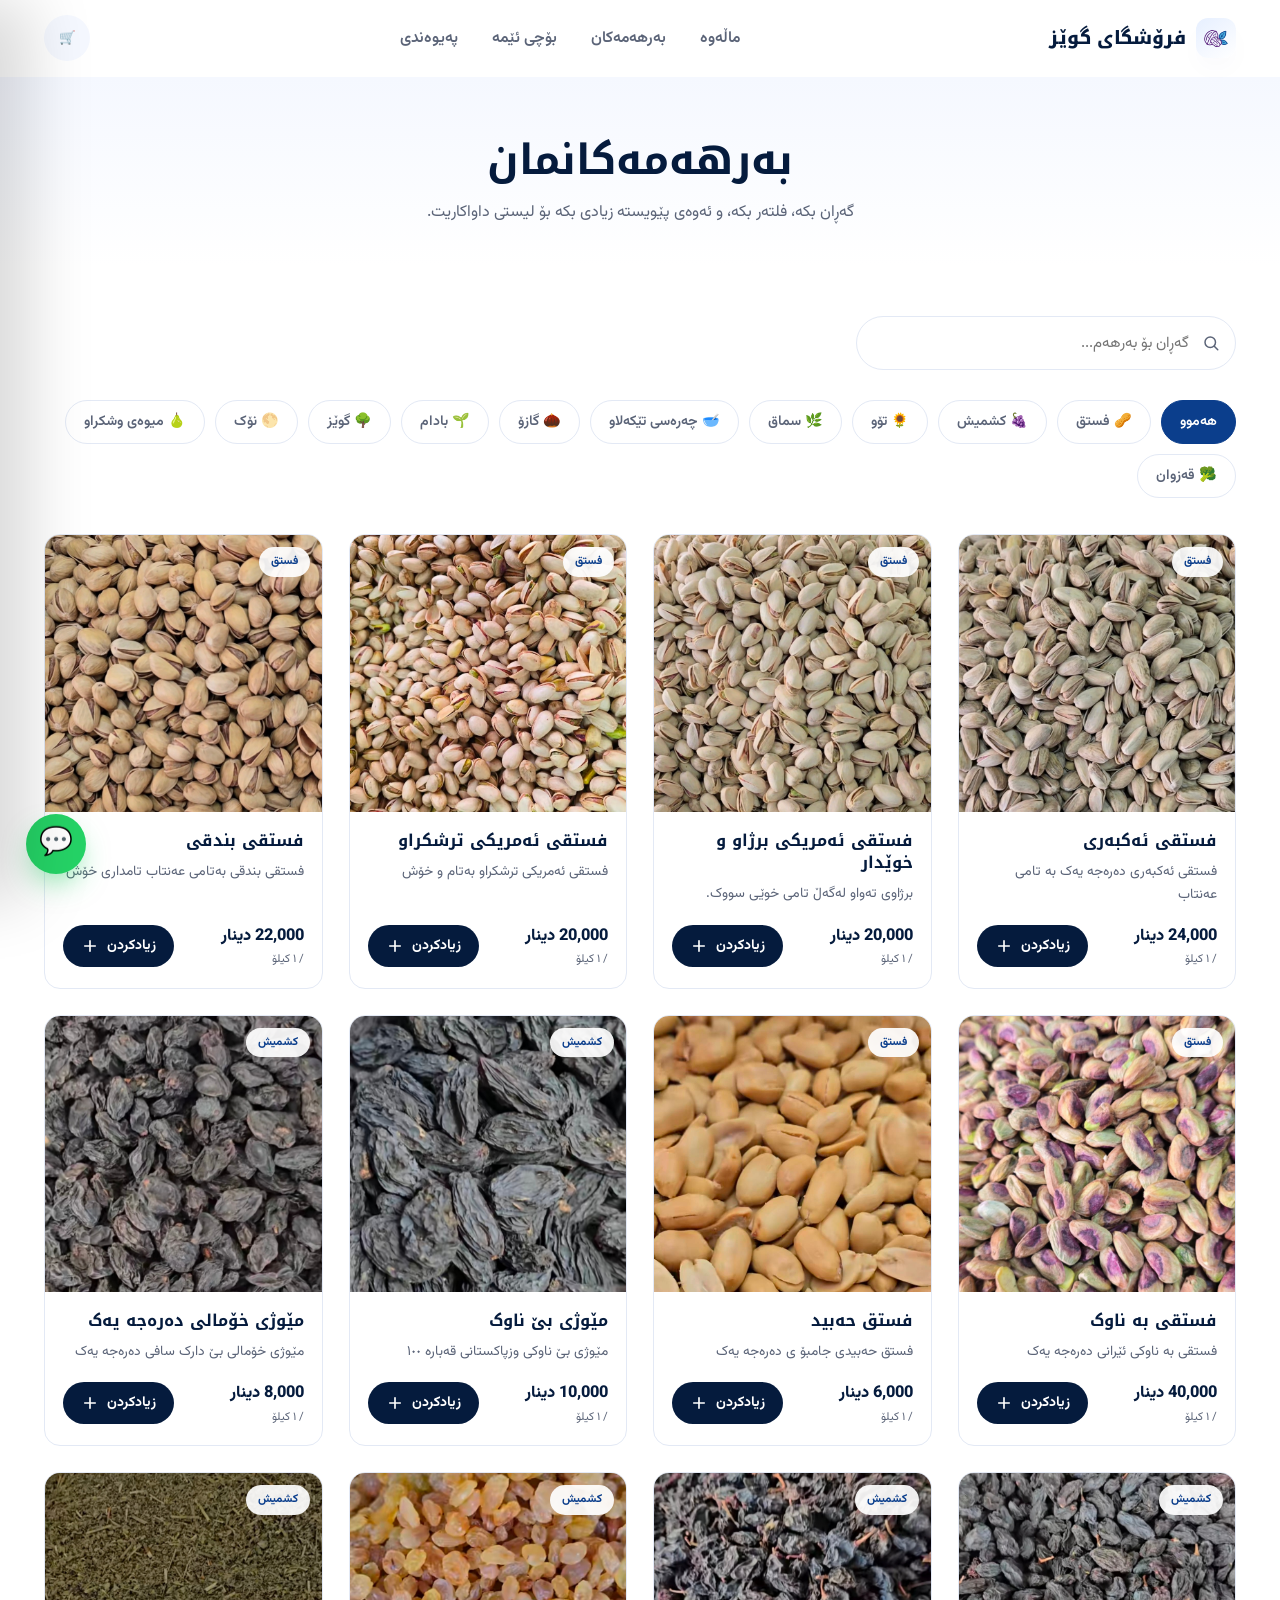
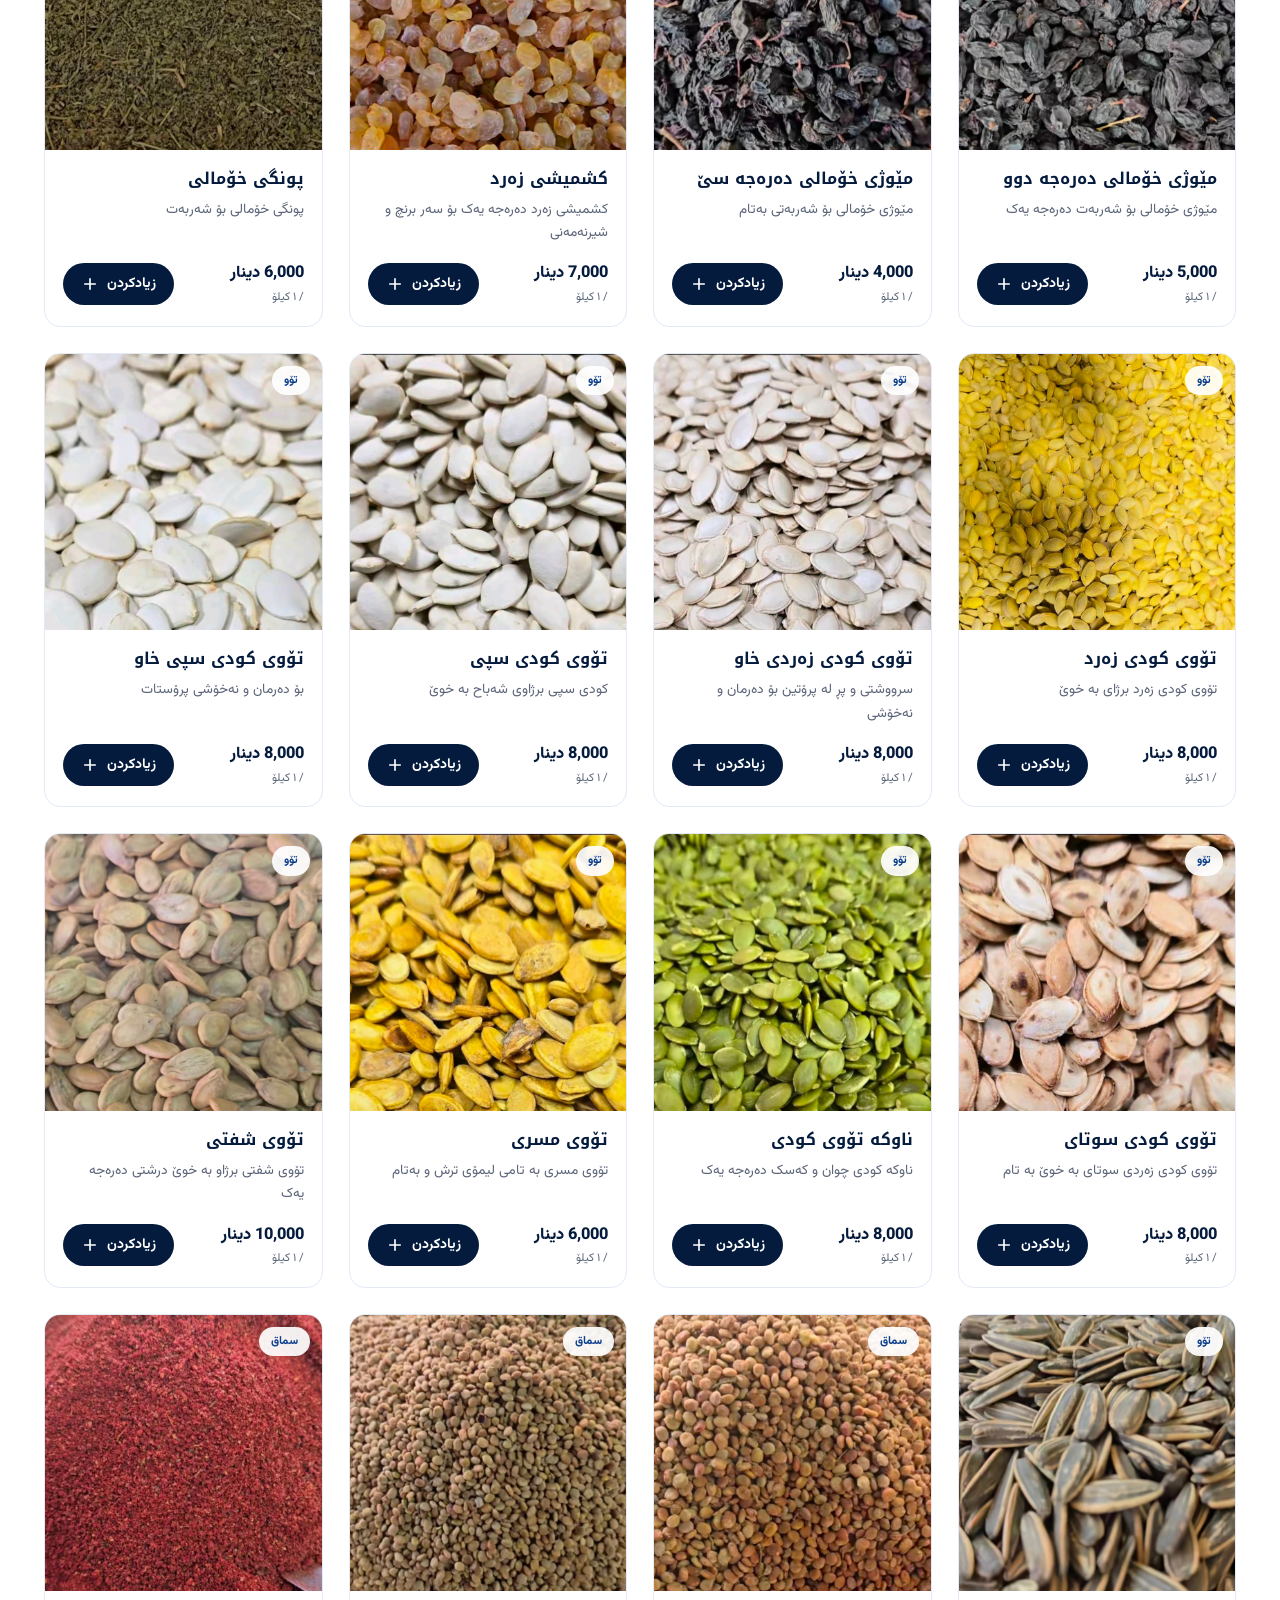
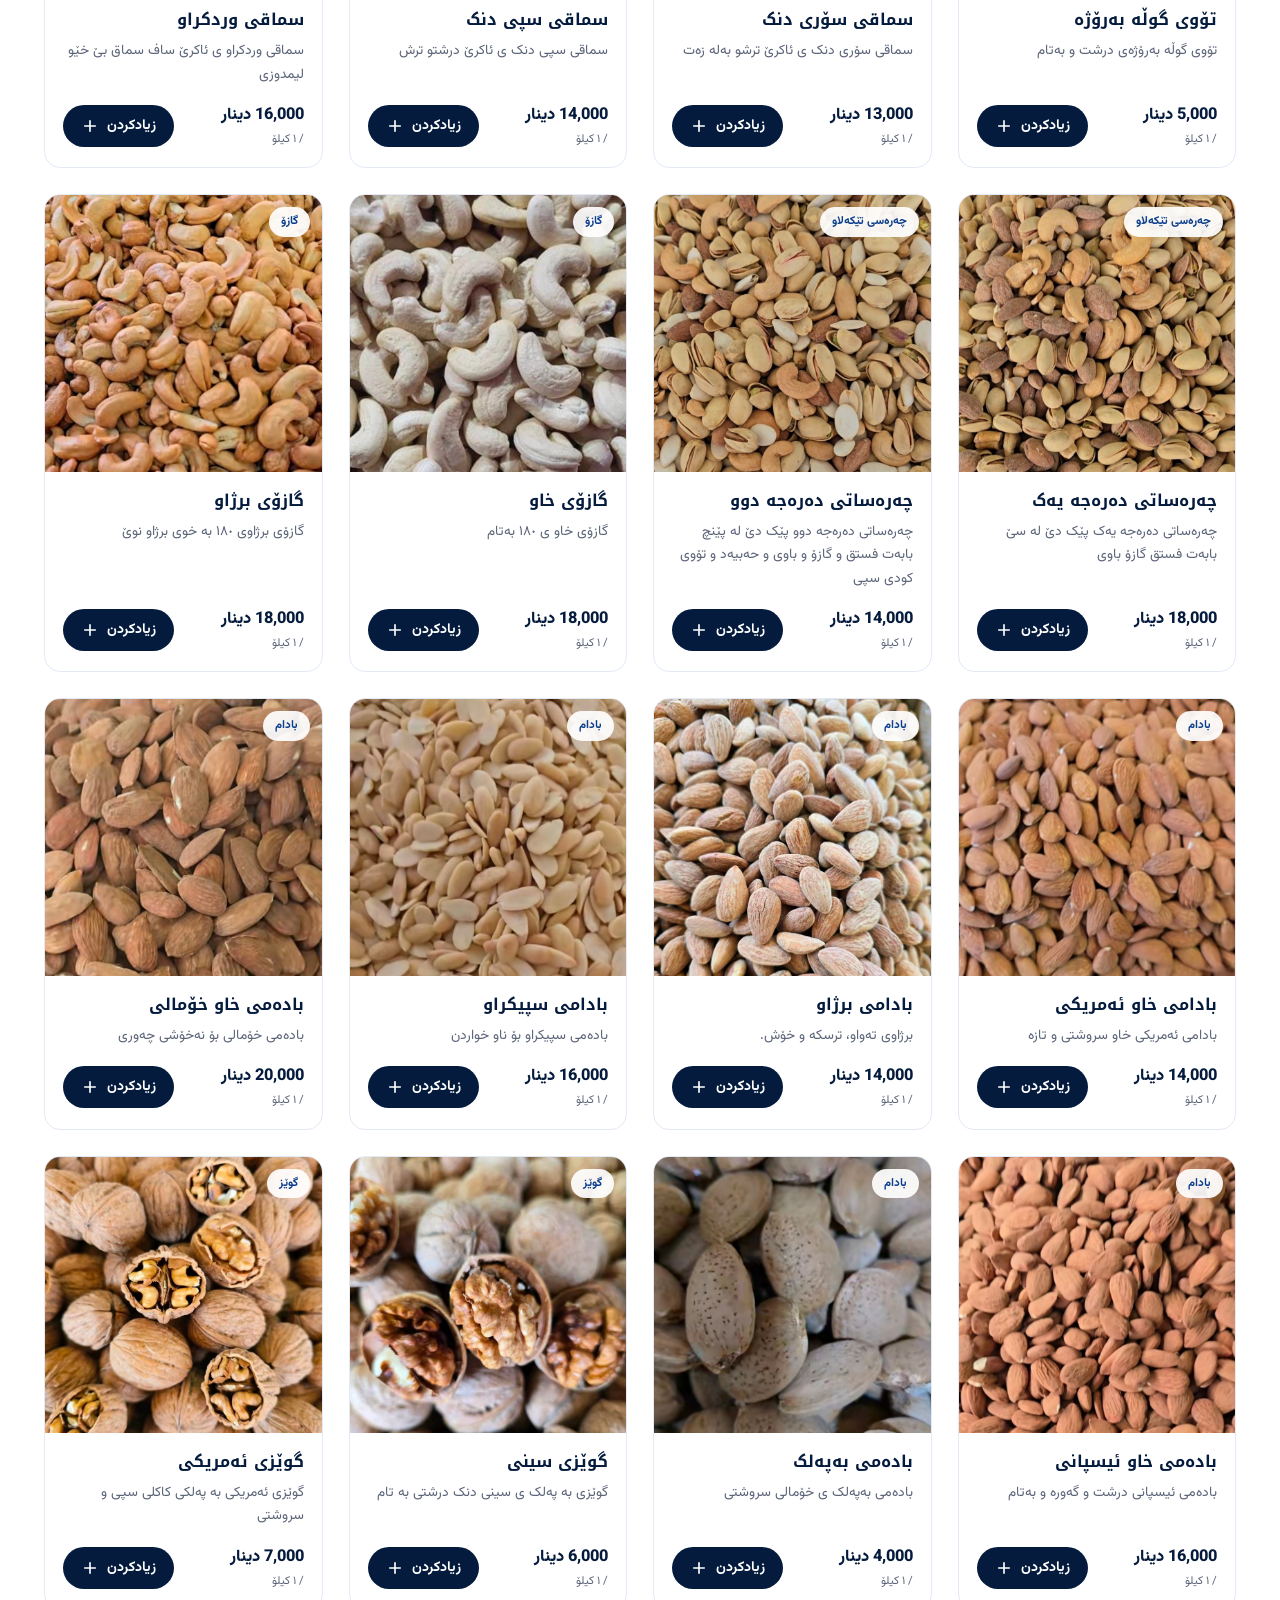
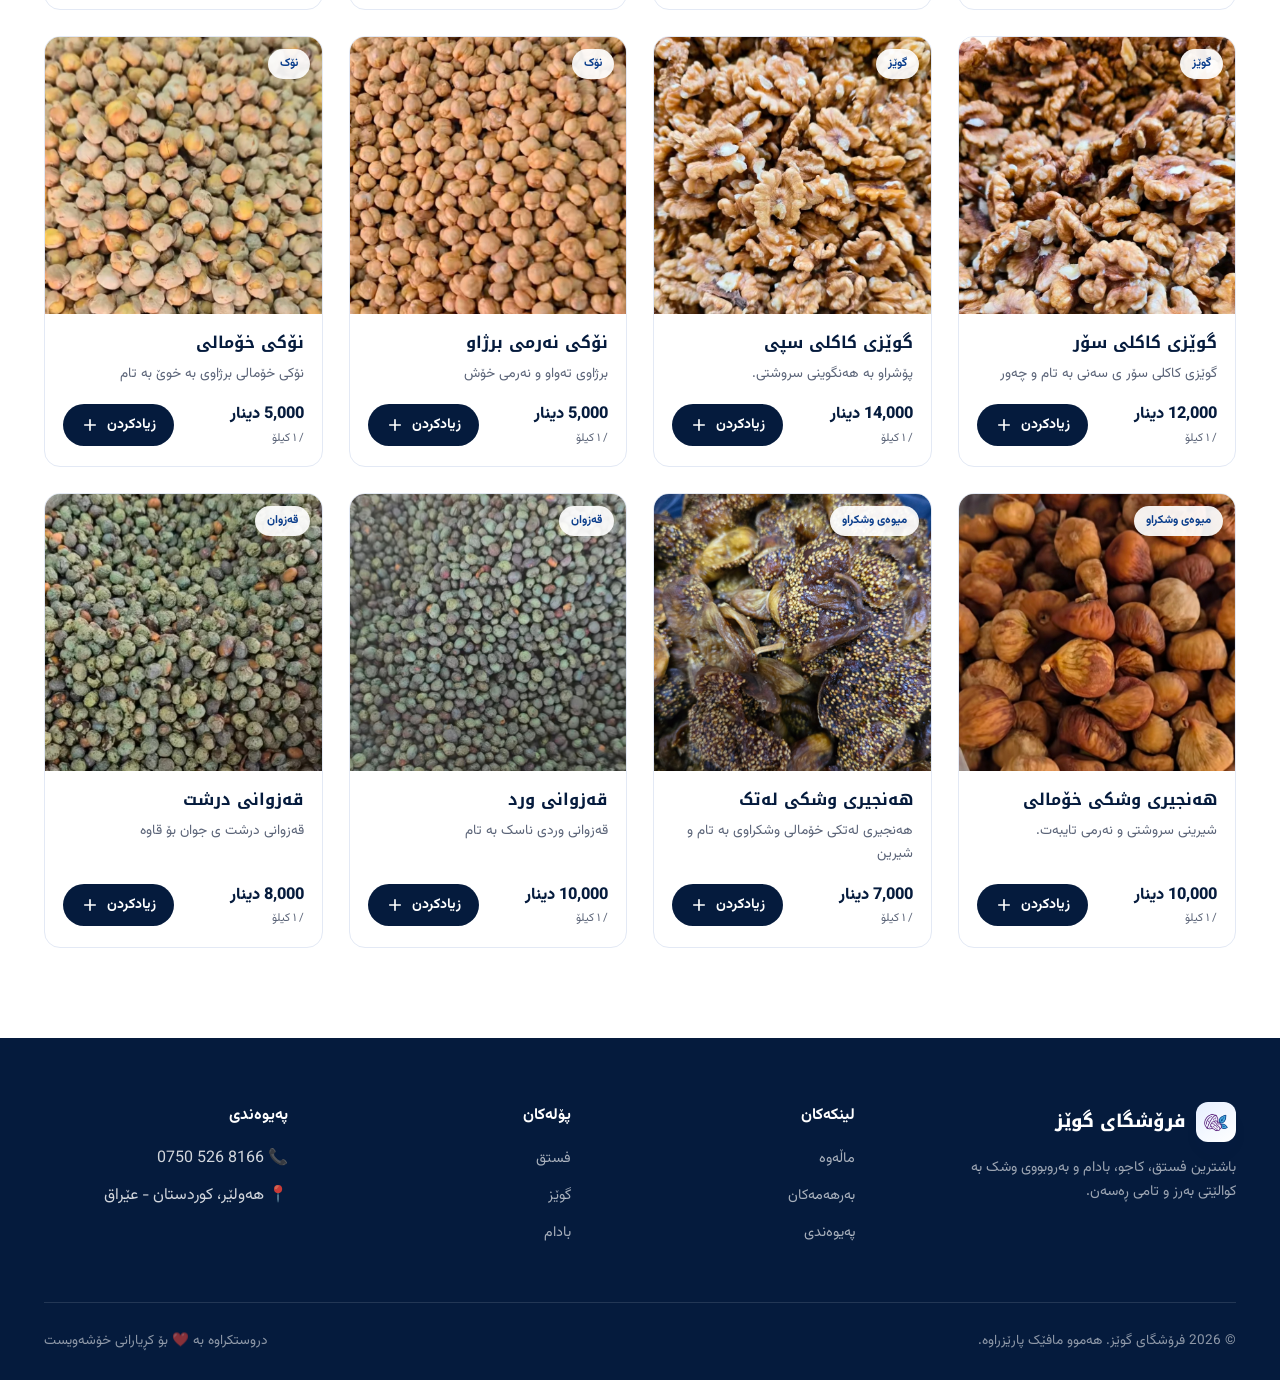
==== commit d6d1f4cb: "Remove 'active' class from berhemakan link" ====
--- a/berhemakan.html
+++ b/berhemakan.html
@@ -21,7 +21,7 @@
       </a>
       <nav class="nav-links">
         <a href="index.html">ماڵەوە</a>
-        <a href="berhemakan.html" class="active">بەرهەمەکان</a>
+        <a href="berhemakan.html">بەرهەمەکان</a>
         <a href="index.html#why">بۆچی ئێمە</a>
         <a href="peywendi.html">پەیوەندی</a>
       </nav>
--- a/css/style.css
+++ b/css/style.css
@@ -198,6 +198,7 @@
   display: block; padding: 16px 0; font-size: 1.15rem; font-weight: 700;
   border-bottom: 1px solid var(--border); color: var(--ink);
 }
+.mobile-menu a.active { color: var(--blue-800); }
 
 @media (max-width: 860px) {
   .nav-links { display: none; }
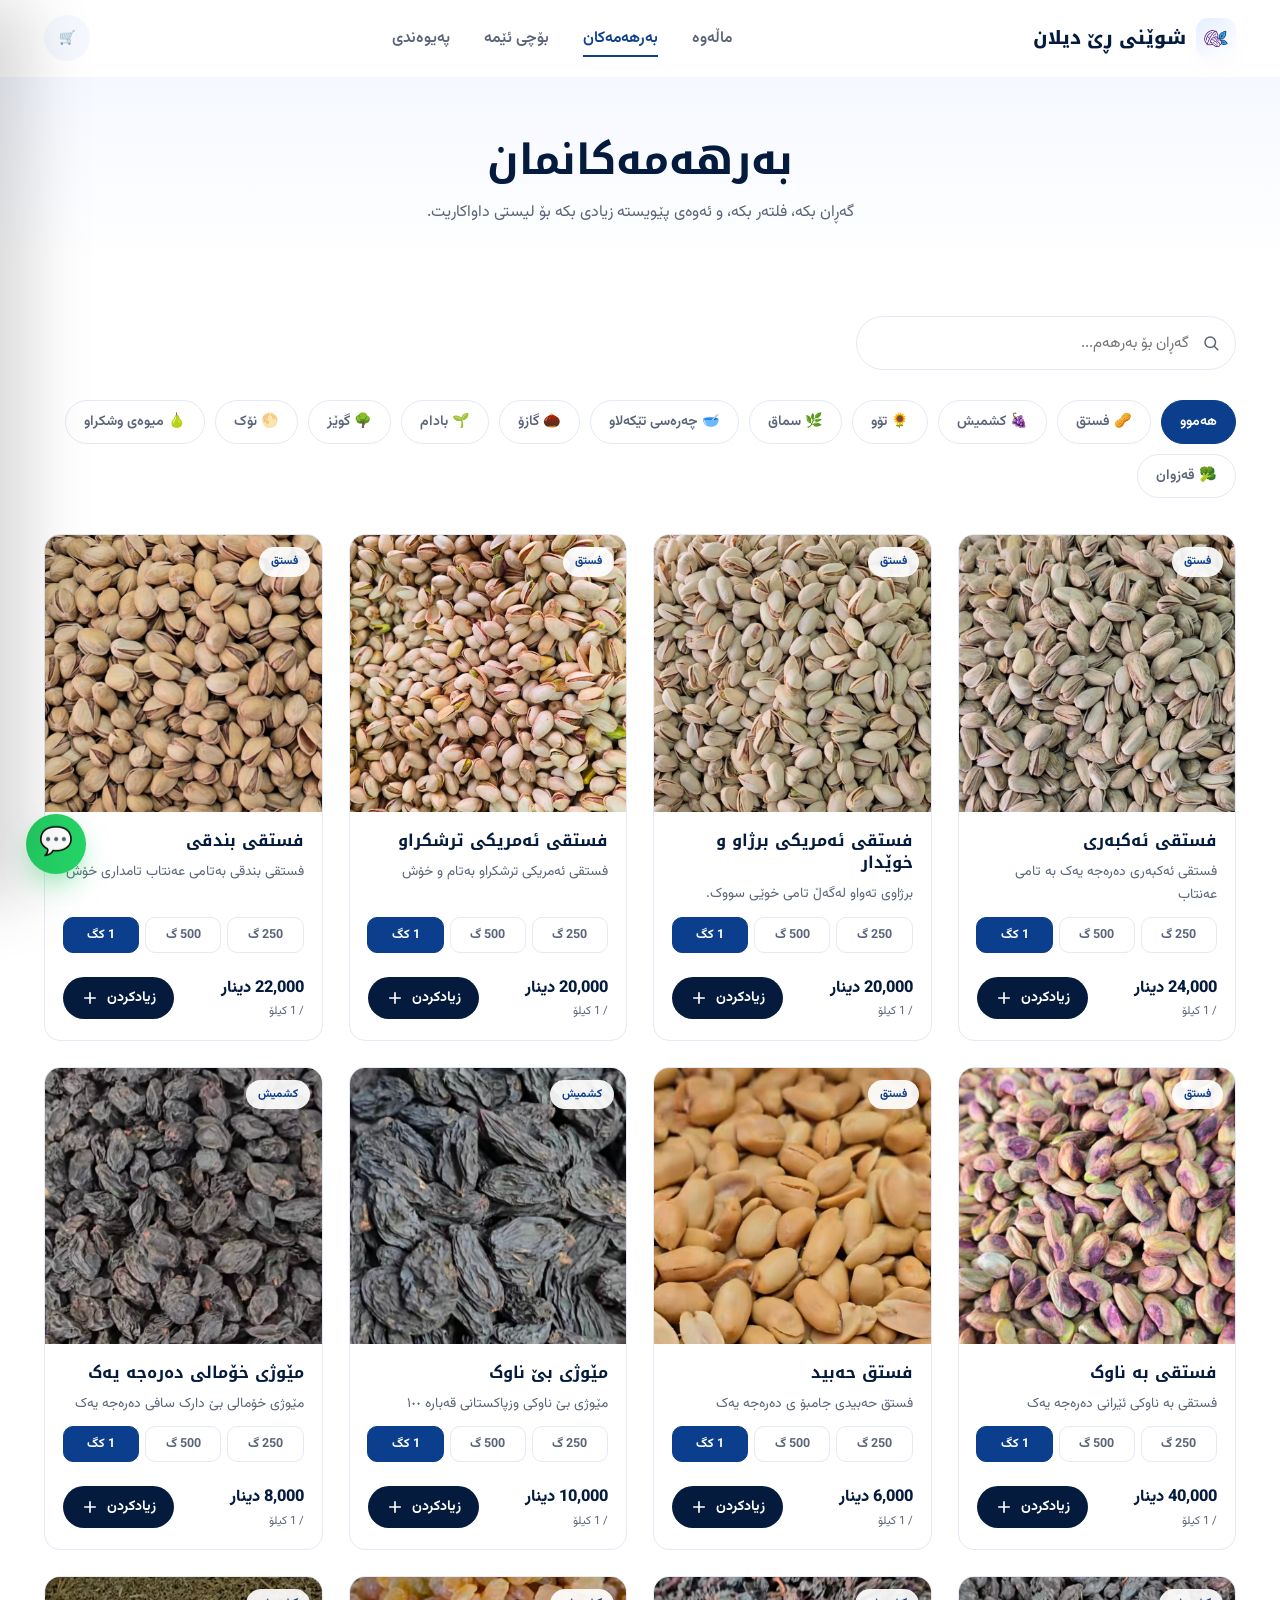
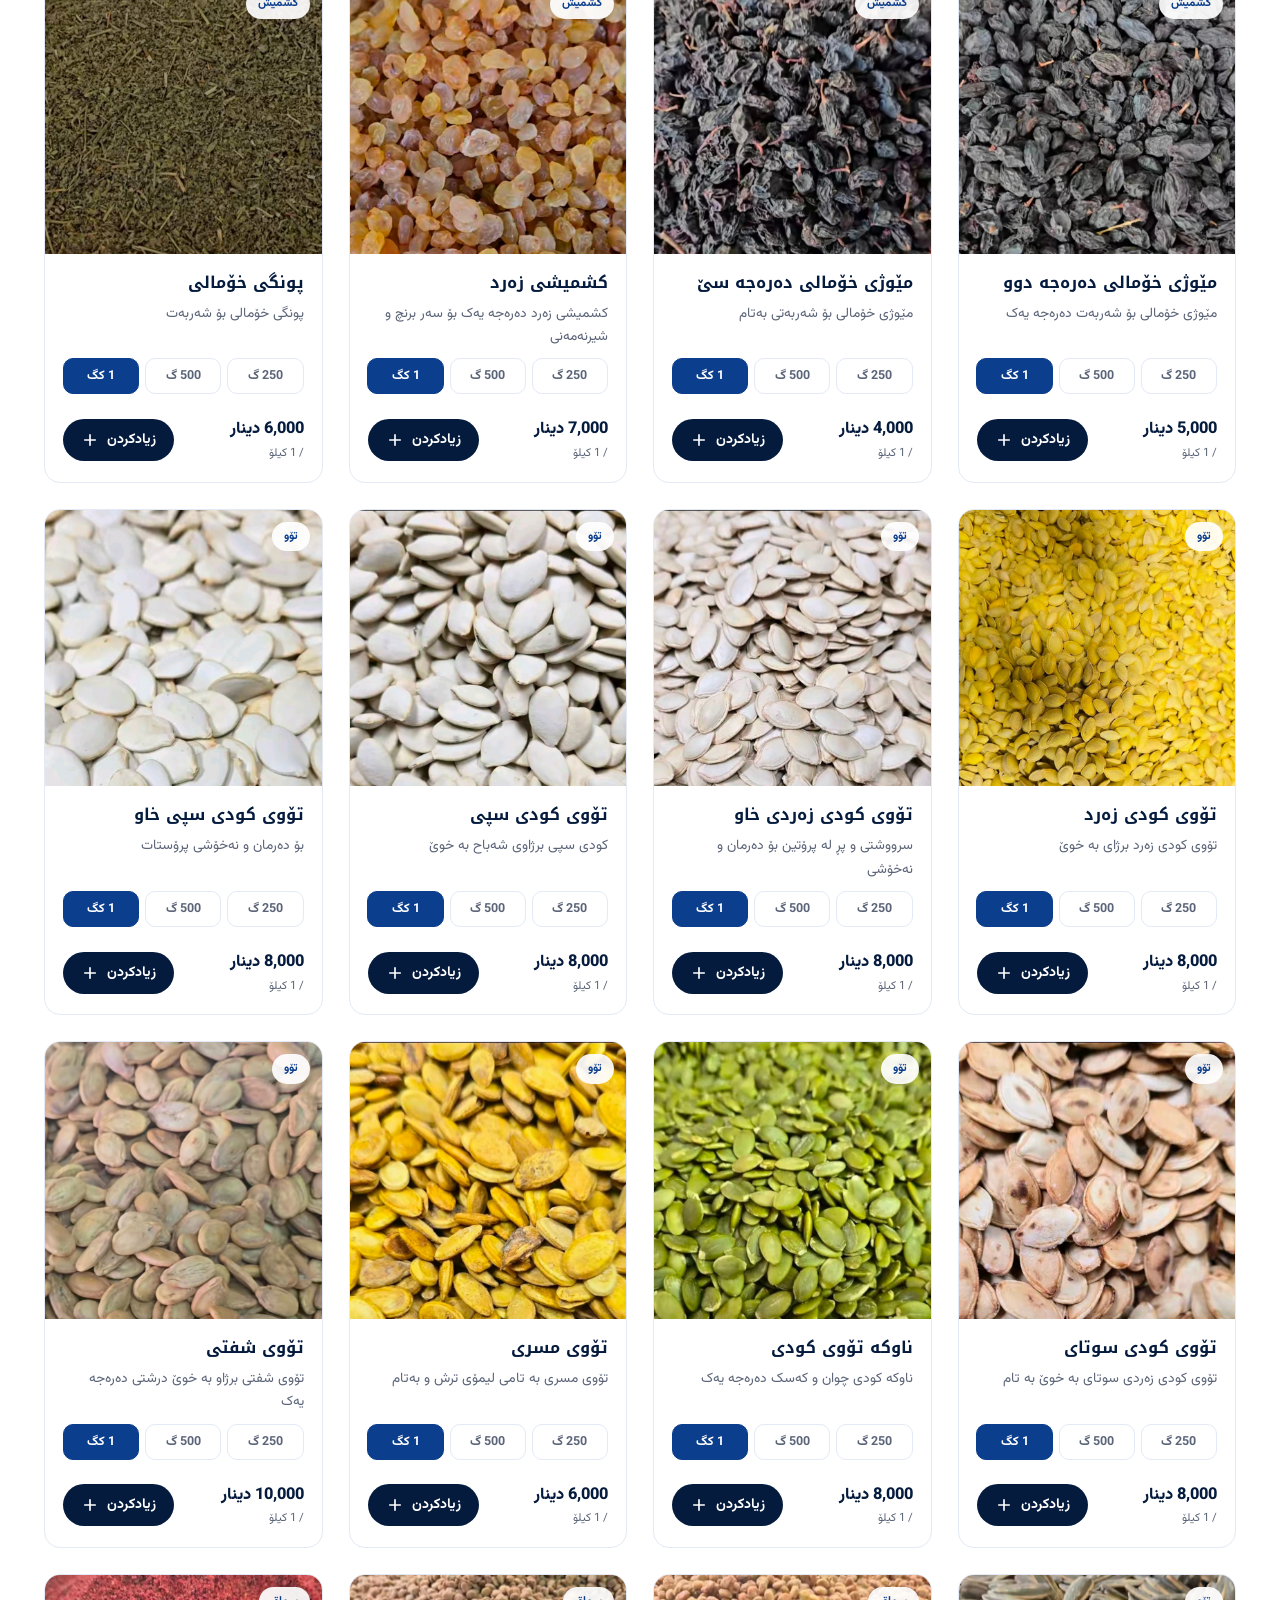
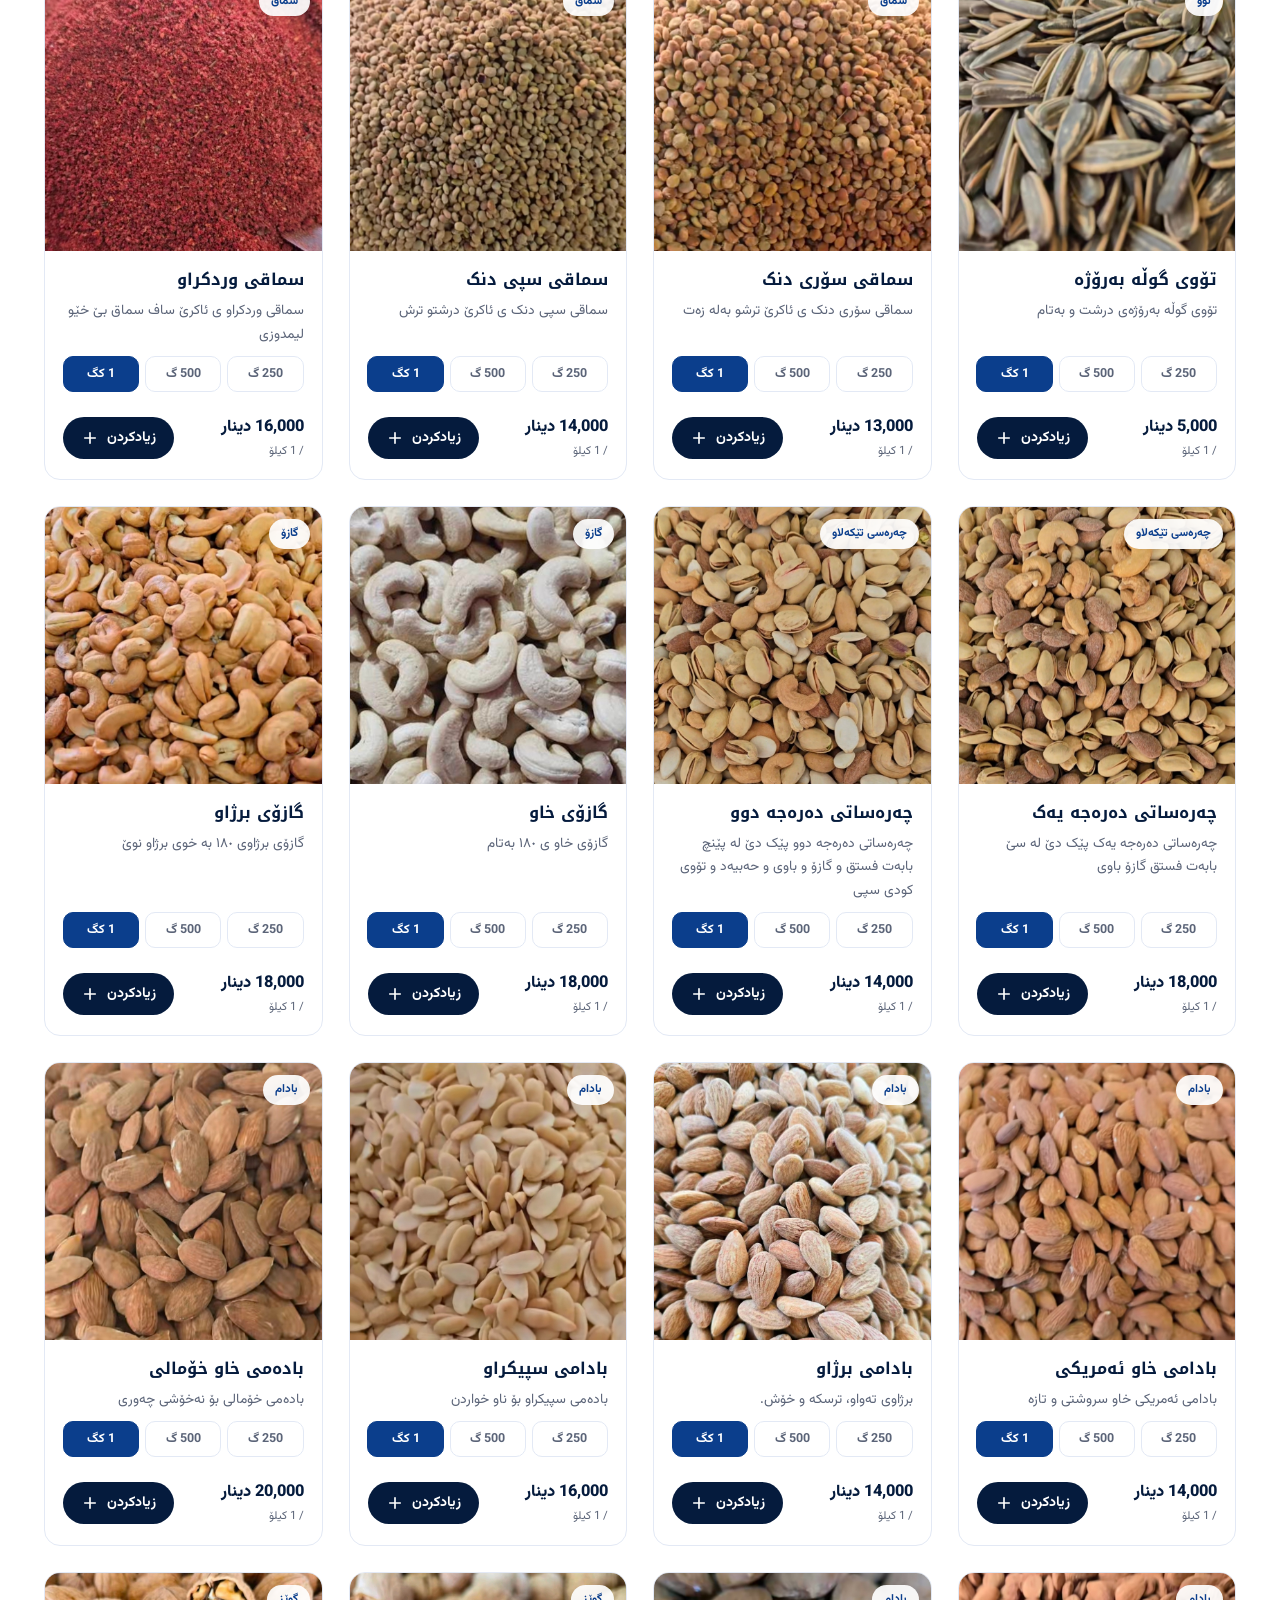
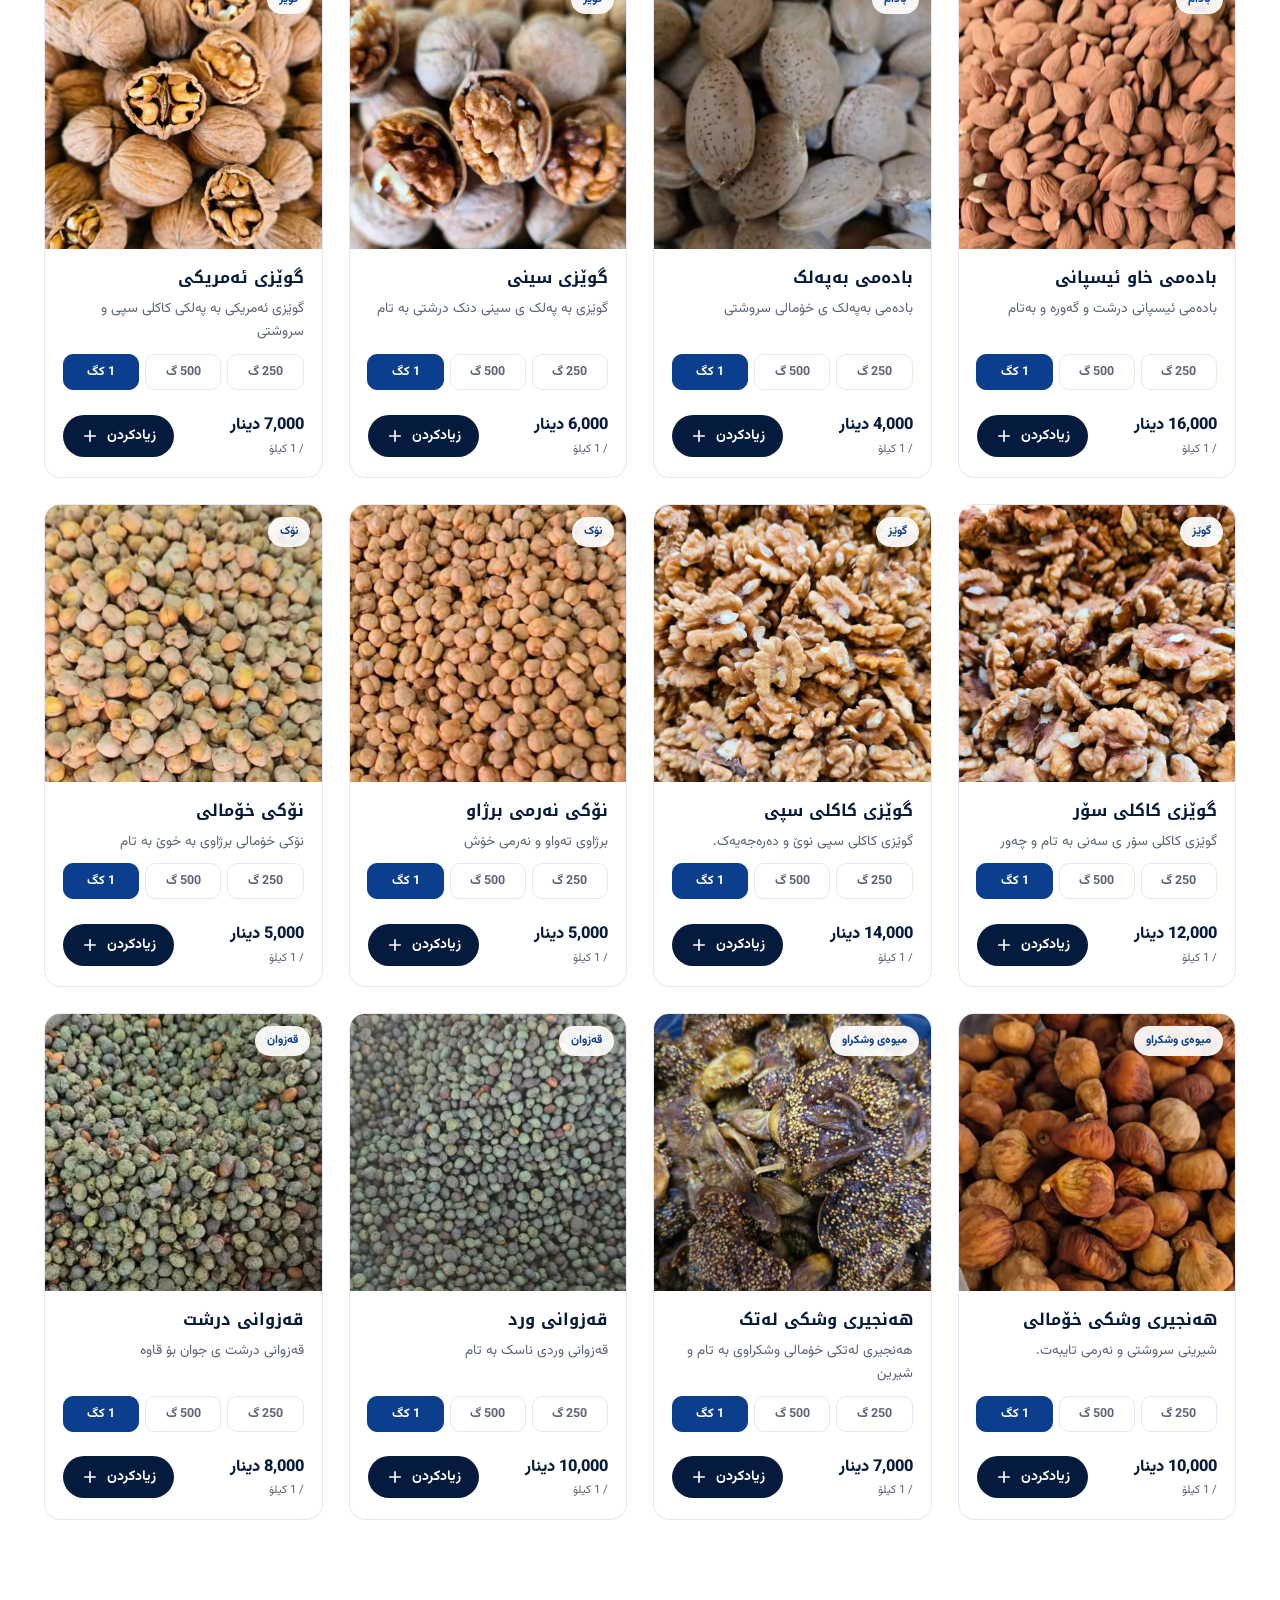
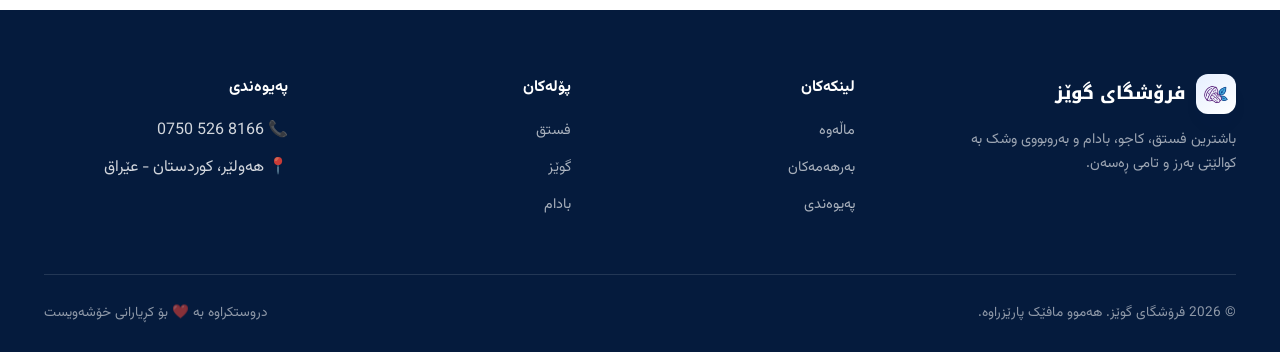
==== commit 80959861: "Update berhemakan.html" ====
--- a/berhemakan.html
+++ b/berhemakan.html
@@ -17,7 +17,7 @@
     <div class="container nav-inner">
       <a href="index.html" class="logo">
         <span class="logo-mark"><img src="images/logo-icon.png" alt="لۆگۆ"></span>
-        <span>فرۆشگای گوێز</span>
+        <span>شوێنی ڕێ دیلان</span>
       </a>
       <nav class="nav-links">
         <a href="index.html">ماڵەوە</a>
--- a/css/style.css
+++ b/css/style.css
@@ -386,6 +386,17 @@
 .price-value { font-weight: 800; color: var(--blue-900); font-size: 1.02rem; }
 .price-unit { font-size: 0.72rem; color: var(--ink-soft); }
 
+/* هەڵبژاردنی کێش لەسەر کارتی بەرهەم / Weight selector on product cards */
+.weight-selector { display: flex; gap: 6px; margin: 2px 0 6px; }
+.weight-btn {
+  flex: 1; padding: 7px 4px; border-radius: var(--radius-sm);
+  border: 1.5px solid var(--border); font-weight: 700; font-size: 0.78rem;
+  color: var(--ink-soft); background: var(--white); text-align: center;
+  transition: all .18s ease;
+}
+.weight-btn:hover { border-color: var(--blue-600); color: var(--blue-800); }
+.weight-btn.active { background: var(--blue-800); border-color: var(--blue-800); color: var(--white); }
+
 /* =========================================================================
    فلتەر و گەڕان / Filters & search (products page)
    ========================================================================= */
@@ -575,6 +586,7 @@
 }
 .cart-item-info { flex: 1; min-width: 0; }
 .cart-item-name { font-weight: 700; font-size: 0.94rem; margin-bottom: 4px; }
+.cart-item-weight { font-size: 0.76rem; font-weight: 700; color: var(--blue-800); margin-bottom: 2px; }
 .cart-item-price { font-size: 0.8rem; color: var(--ink-soft); }
 .cart-item-qty { display: flex; align-items: center; gap: 10px; }
 .qty-btn {
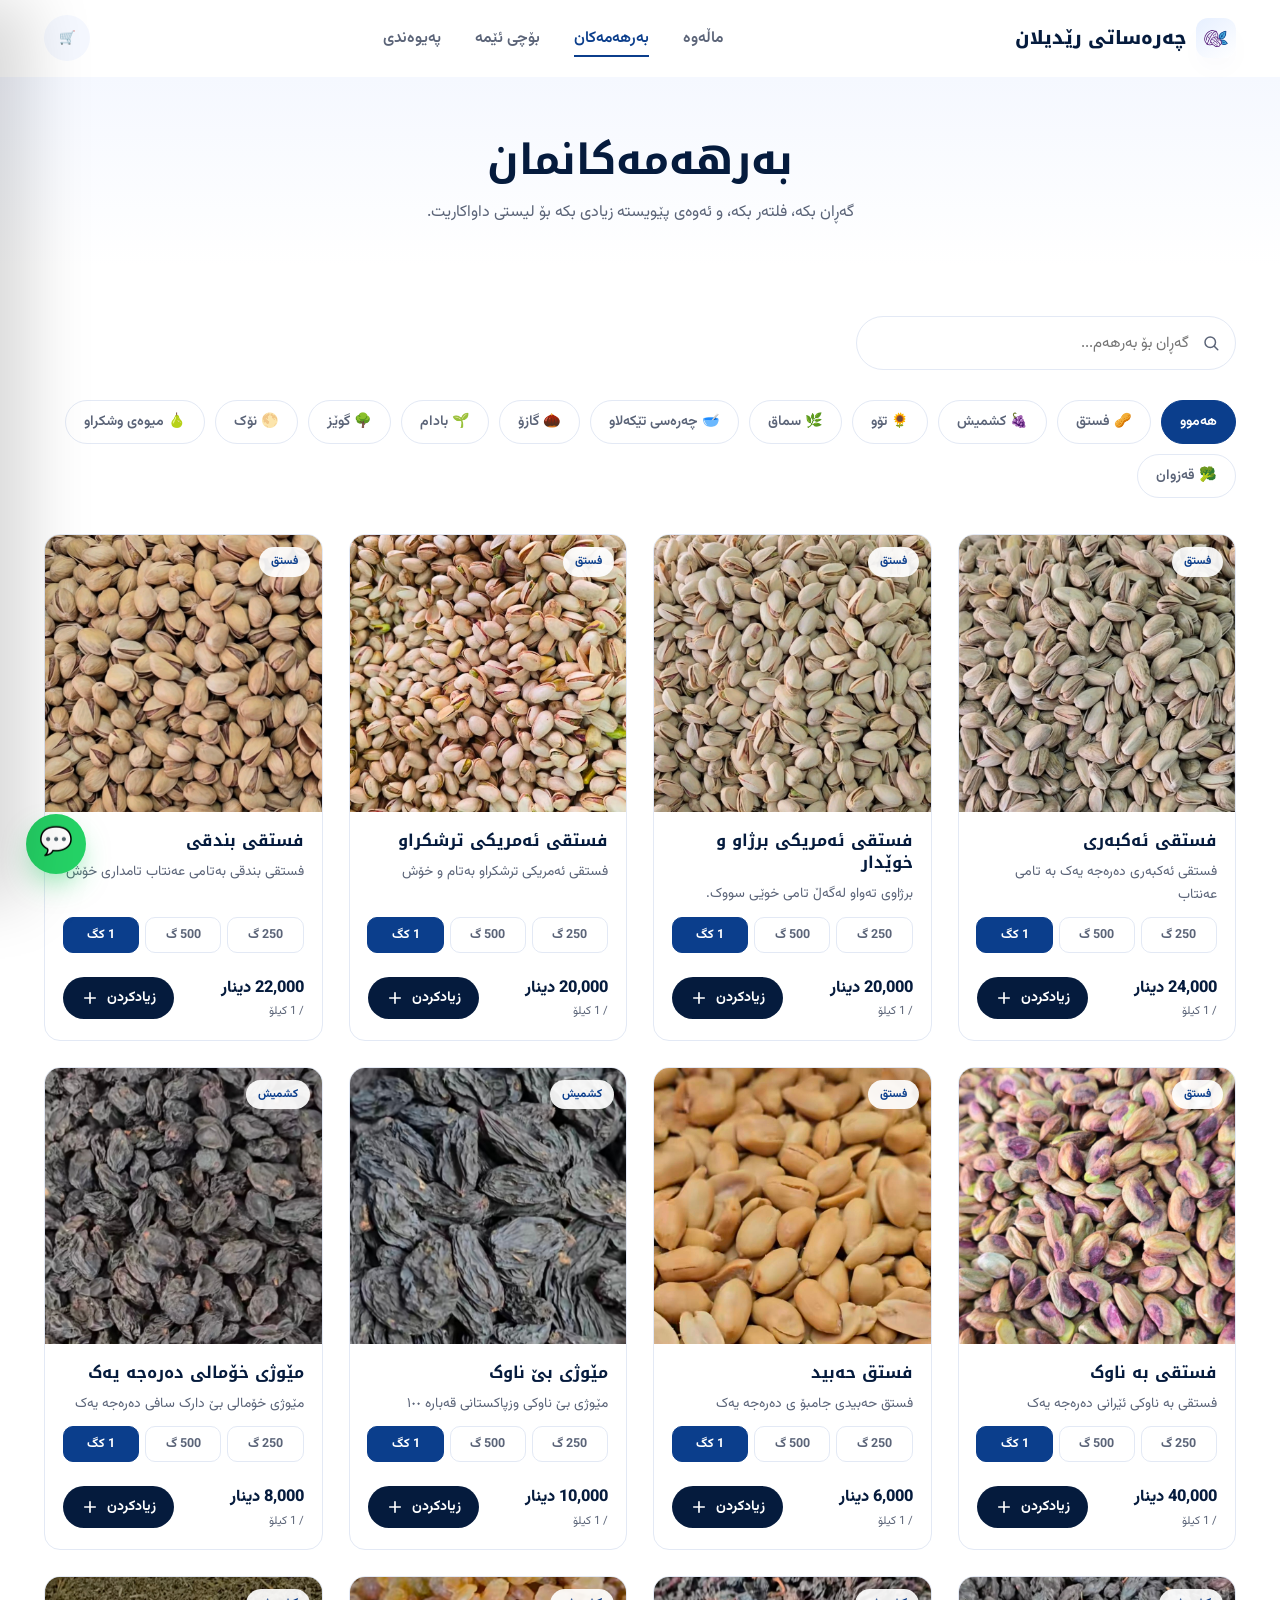
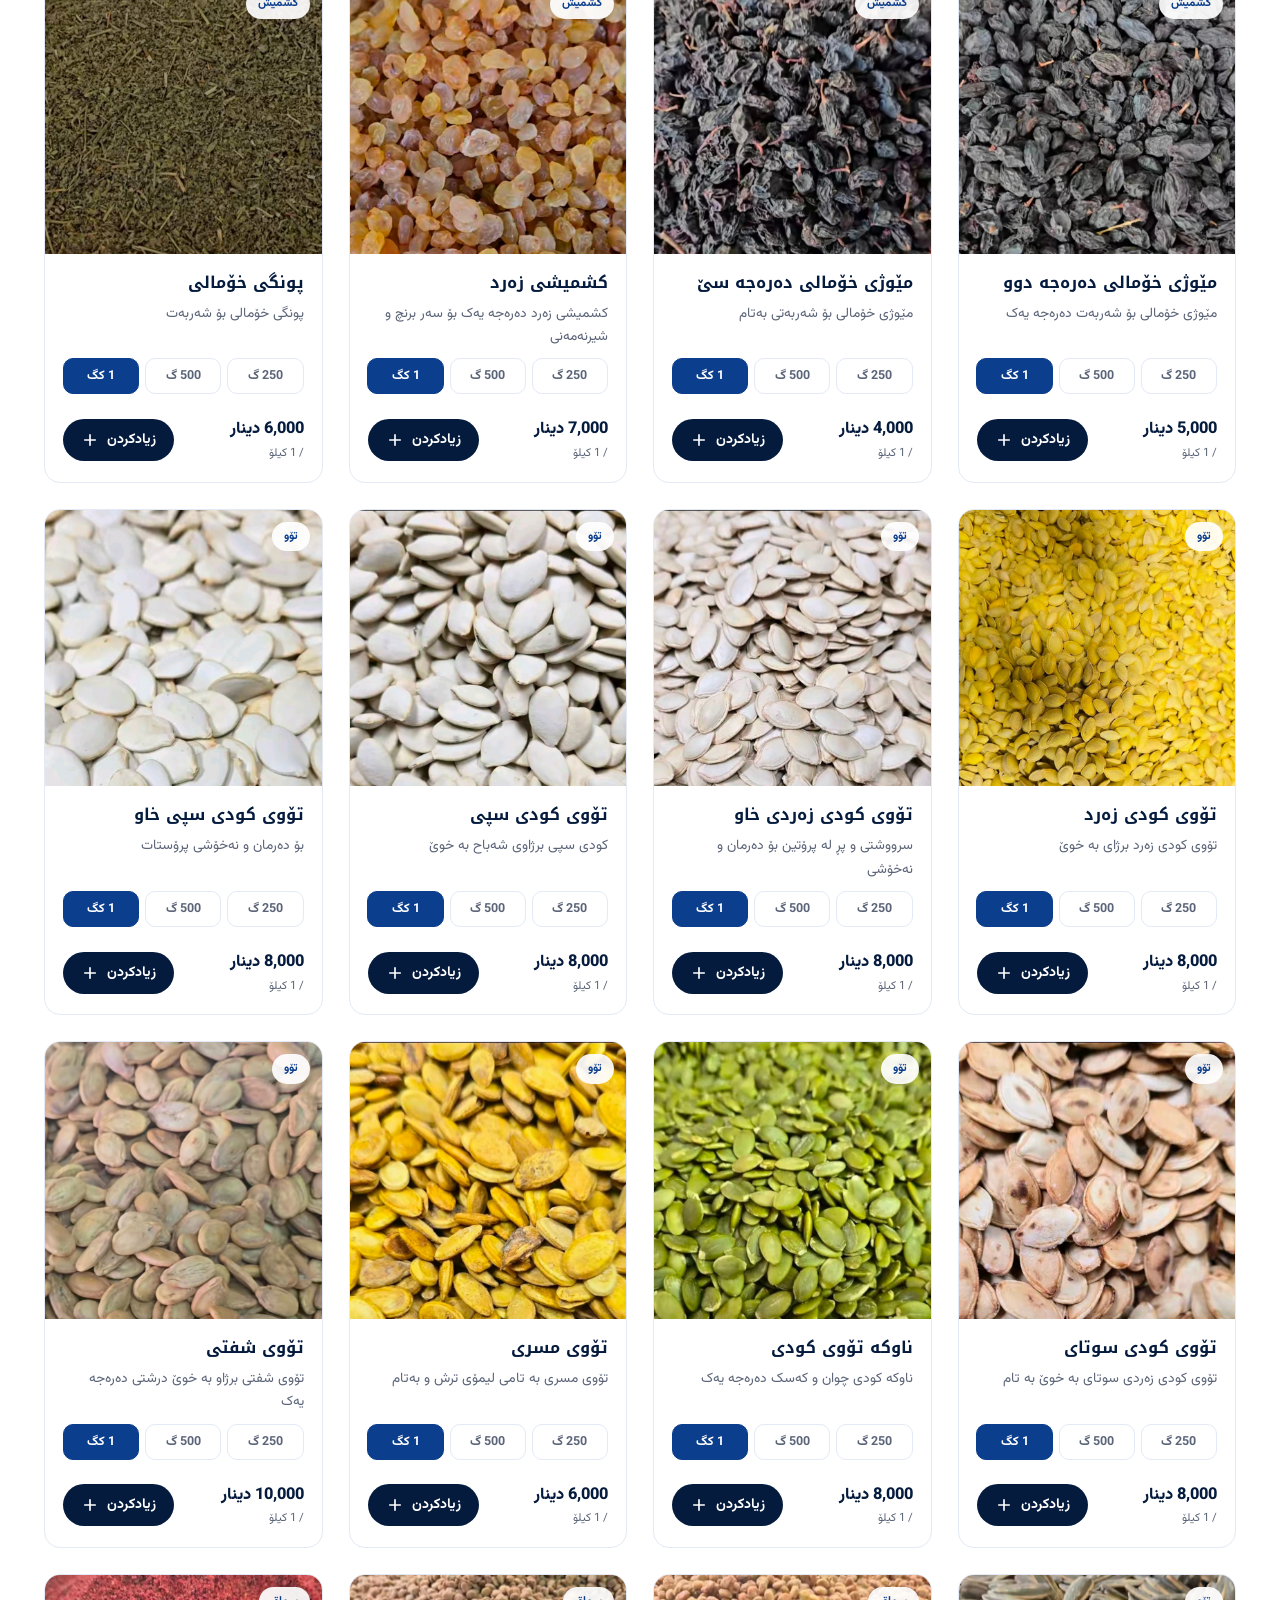
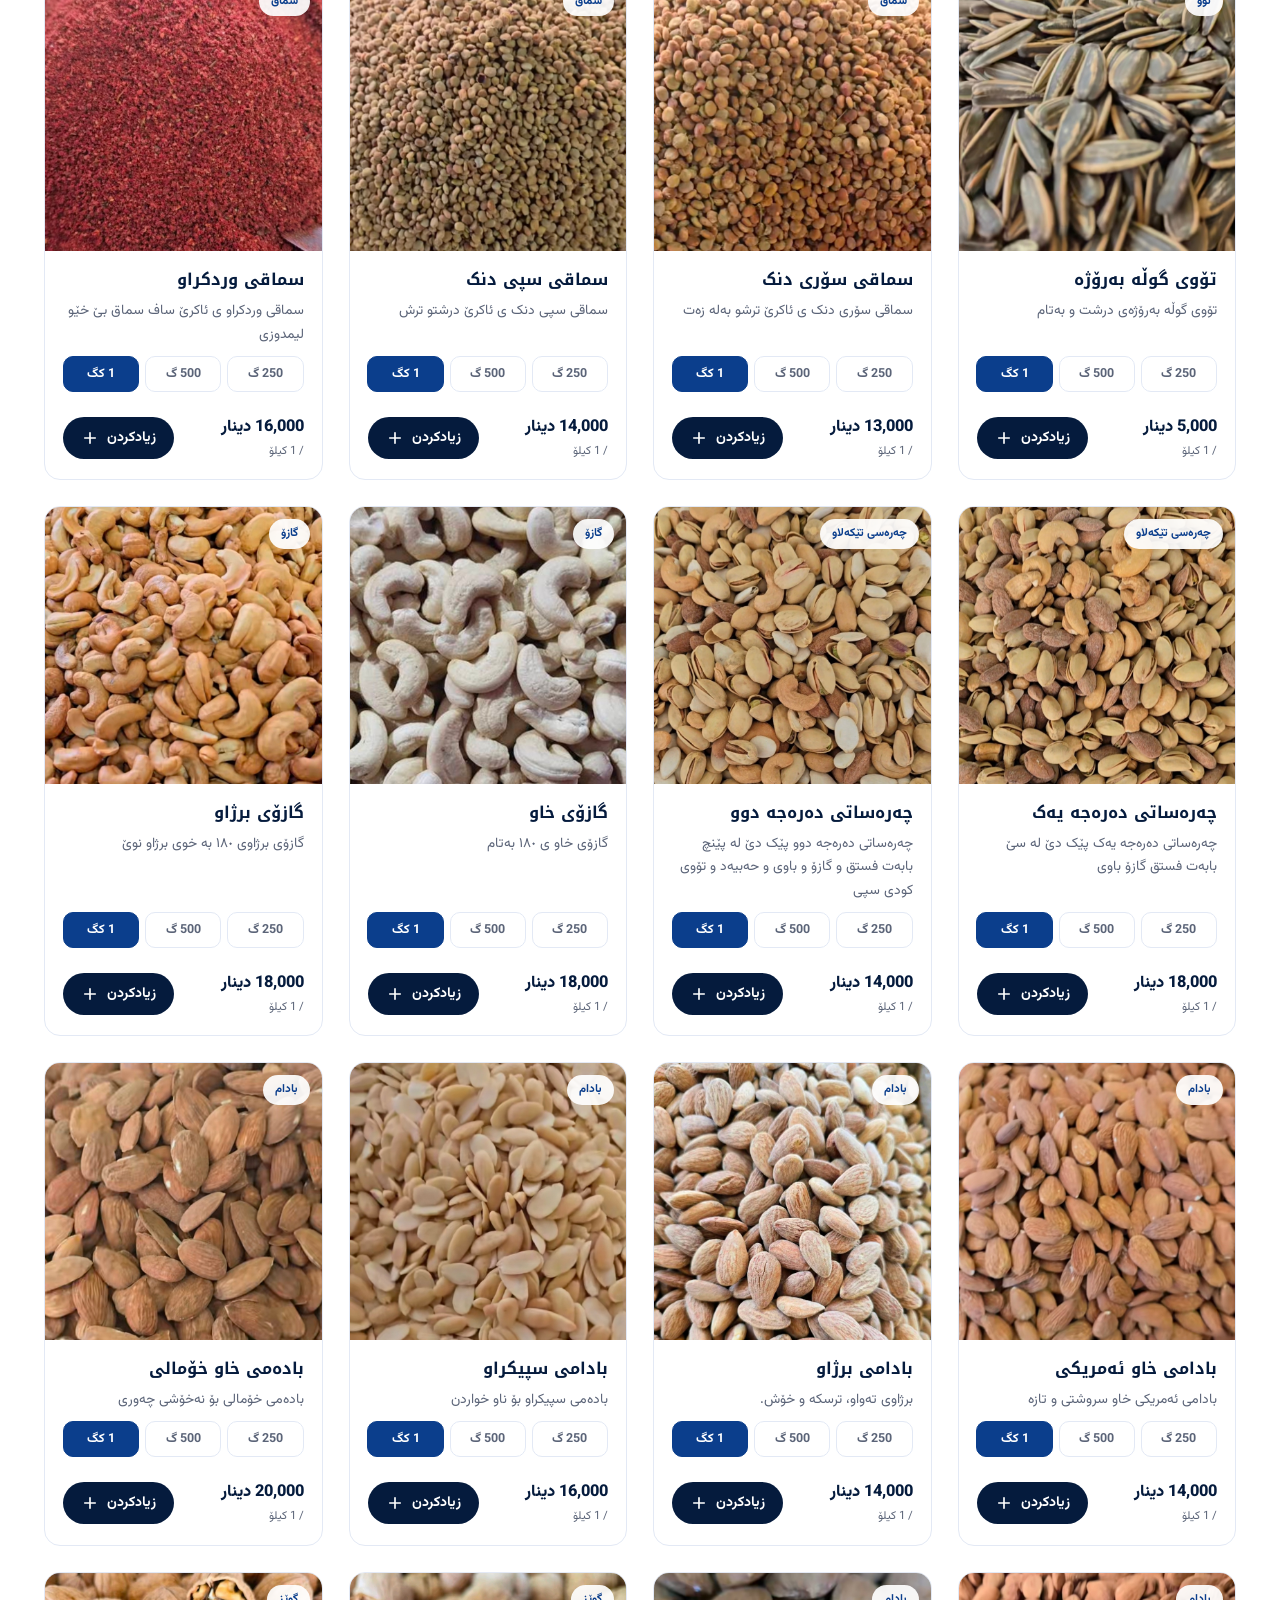
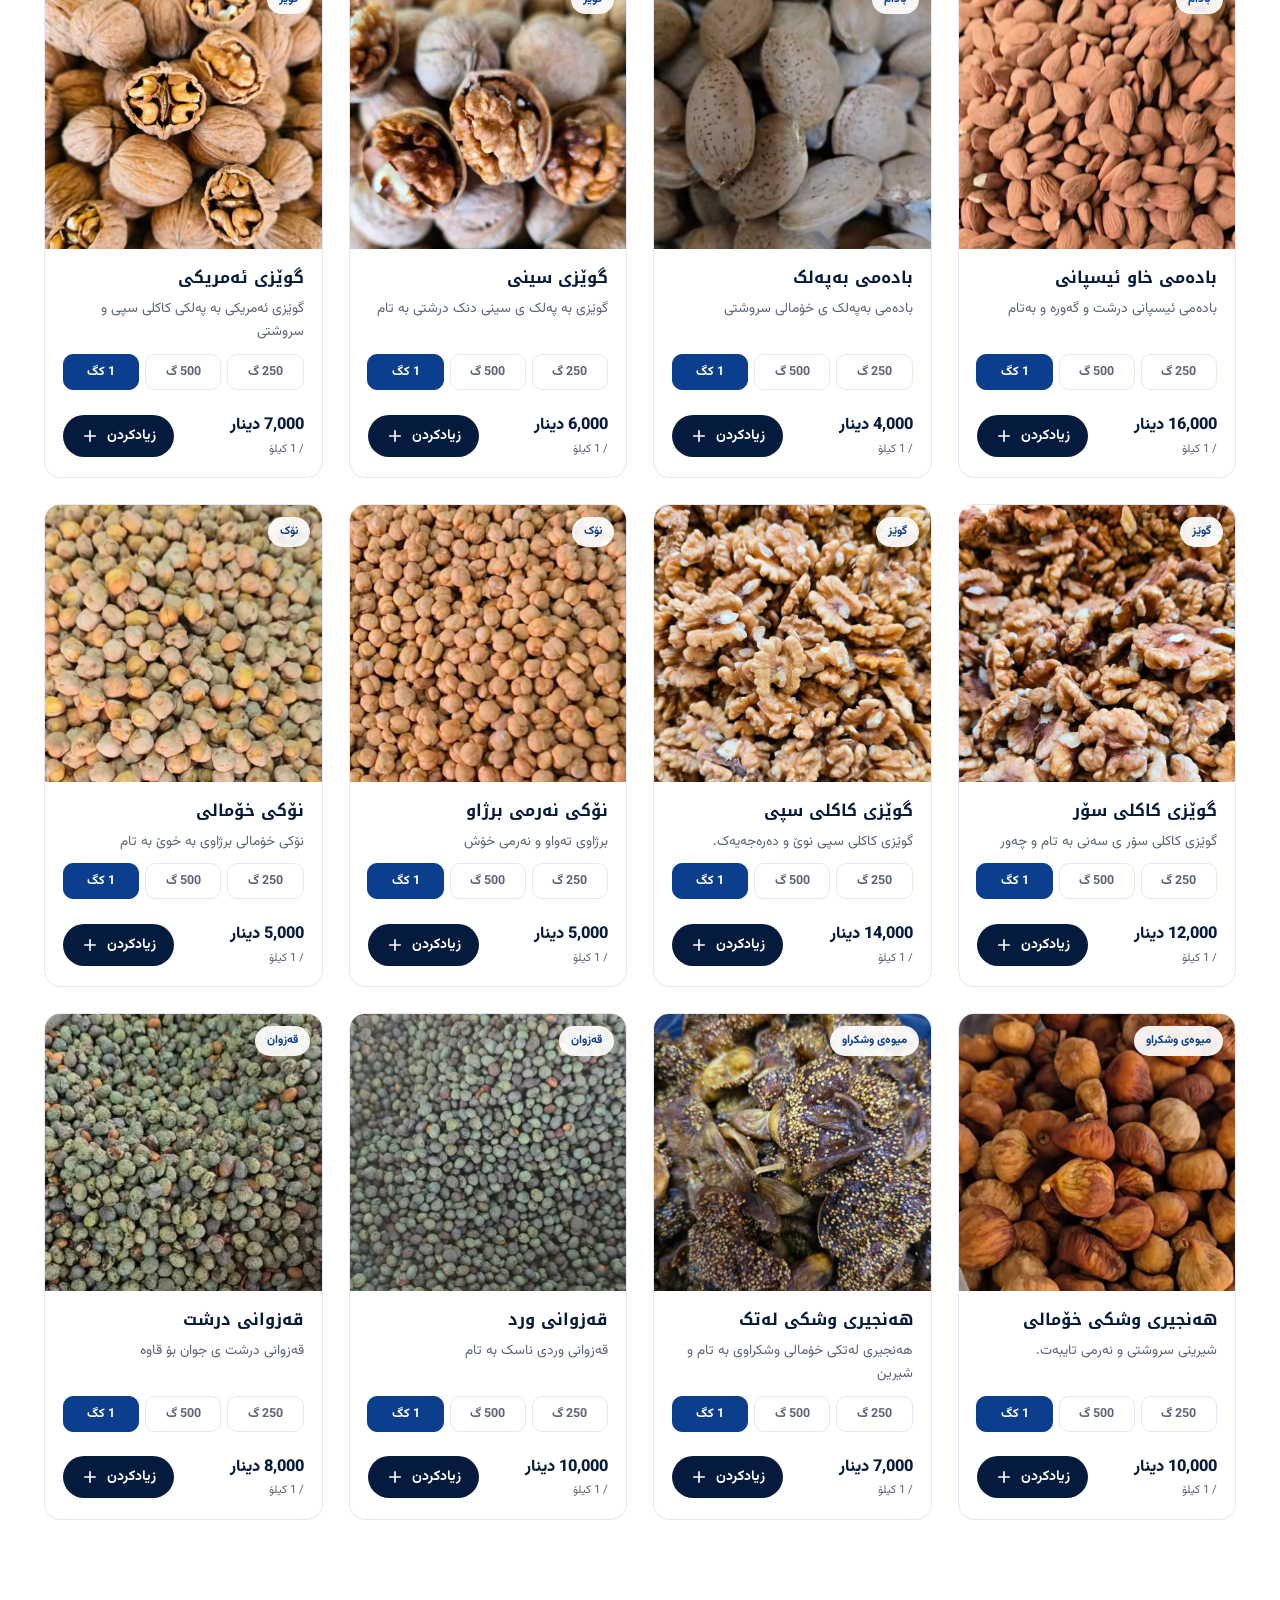
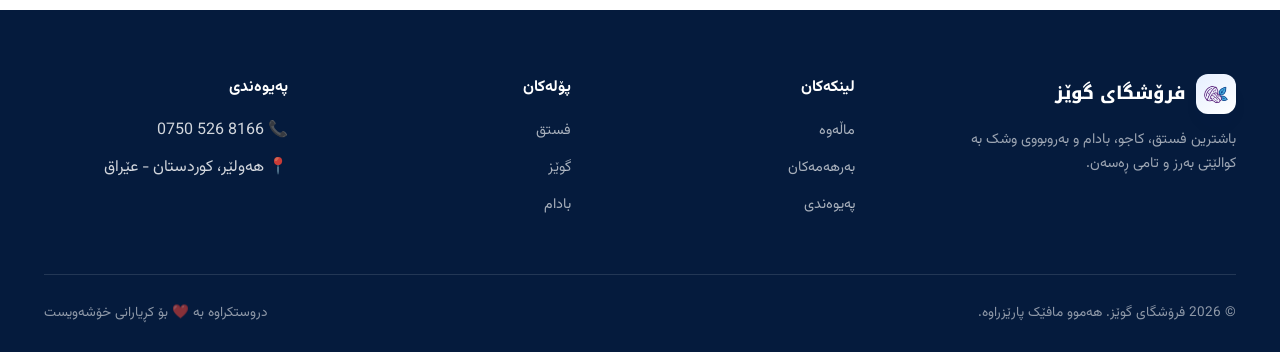
==== commit 638bcb01: "Update berhemakan.html" ====
--- a/berhemakan.html
+++ b/berhemakan.html
@@ -17,7 +17,7 @@
     <div class="container nav-inner">
       <a href="index.html" class="logo">
         <span class="logo-mark"><img src="images/logo-icon.png" alt="لۆگۆ"></span>
-        <span>شوێنی ڕێ دیلان</span>
+        <span>چەرەساتی رێدیلان</span>
       </a>
       <nav class="nav-links">
         <a href="index.html">ماڵەوە</a>
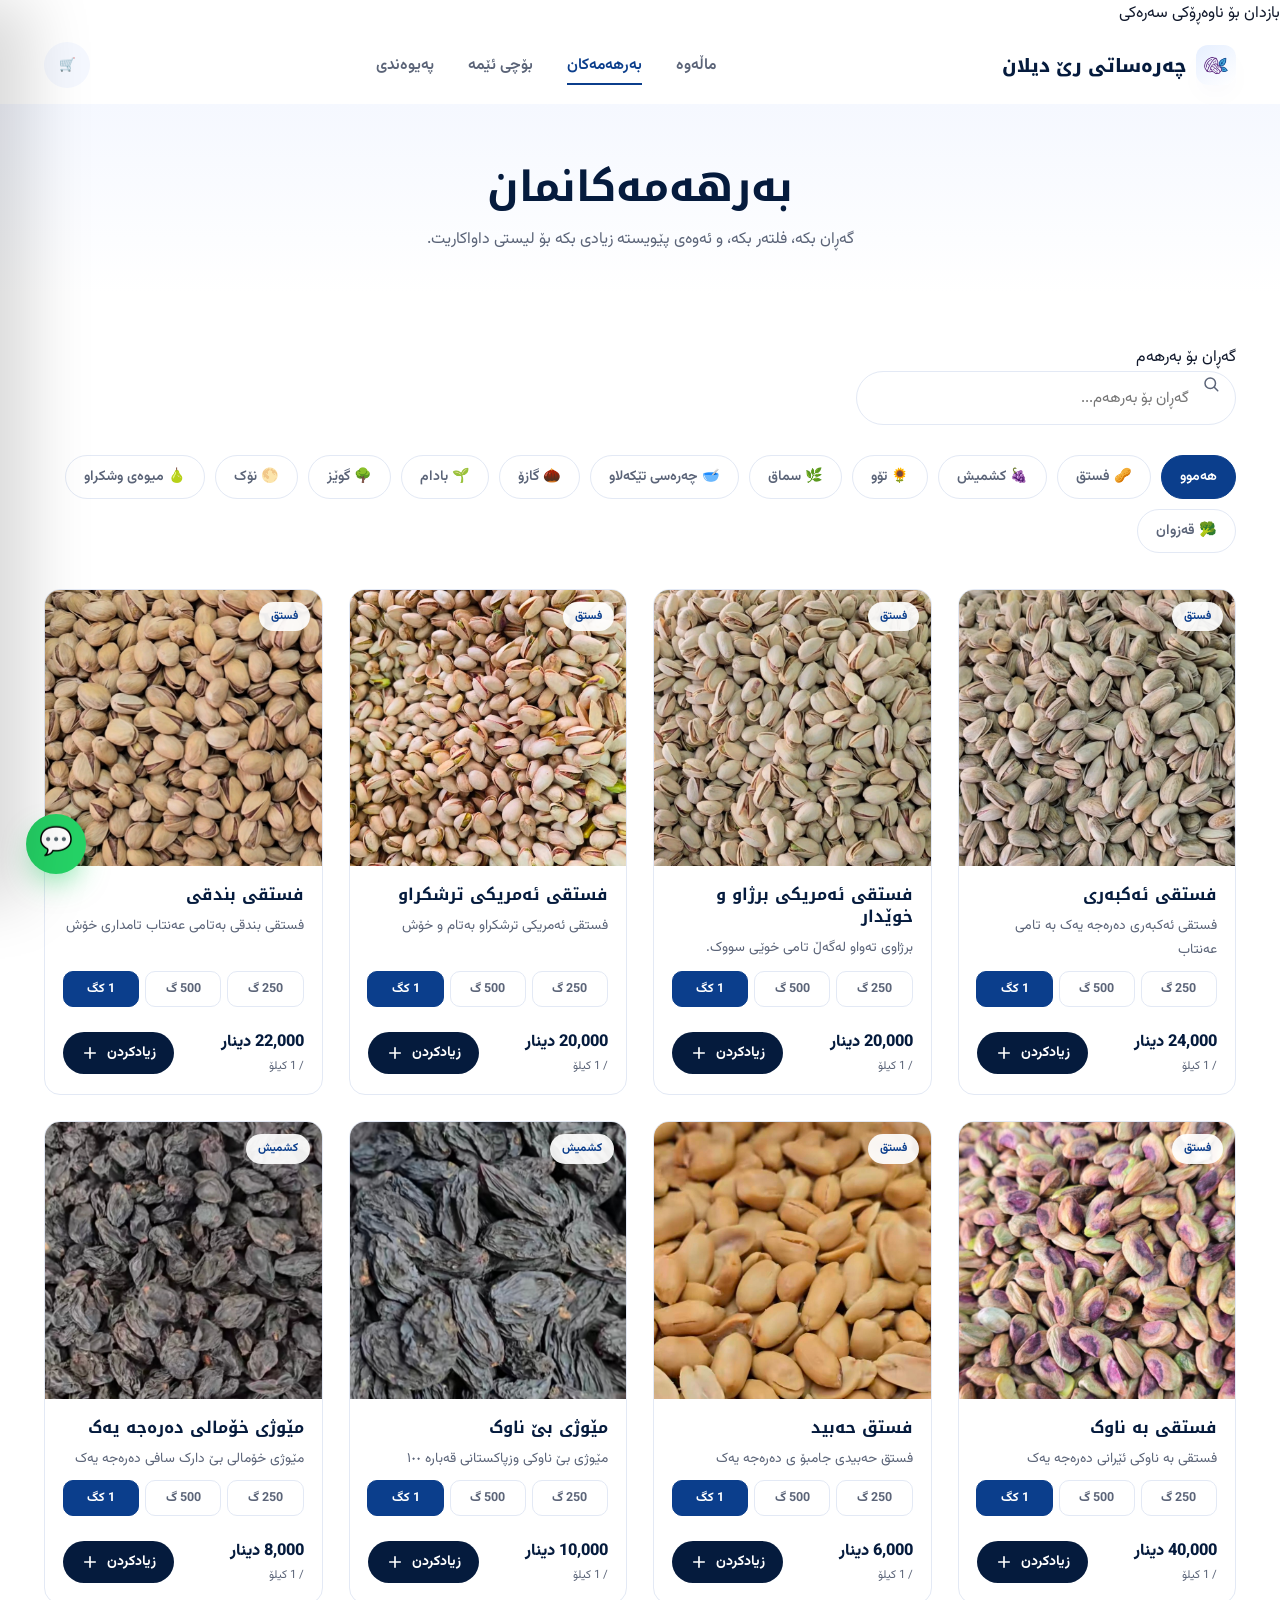
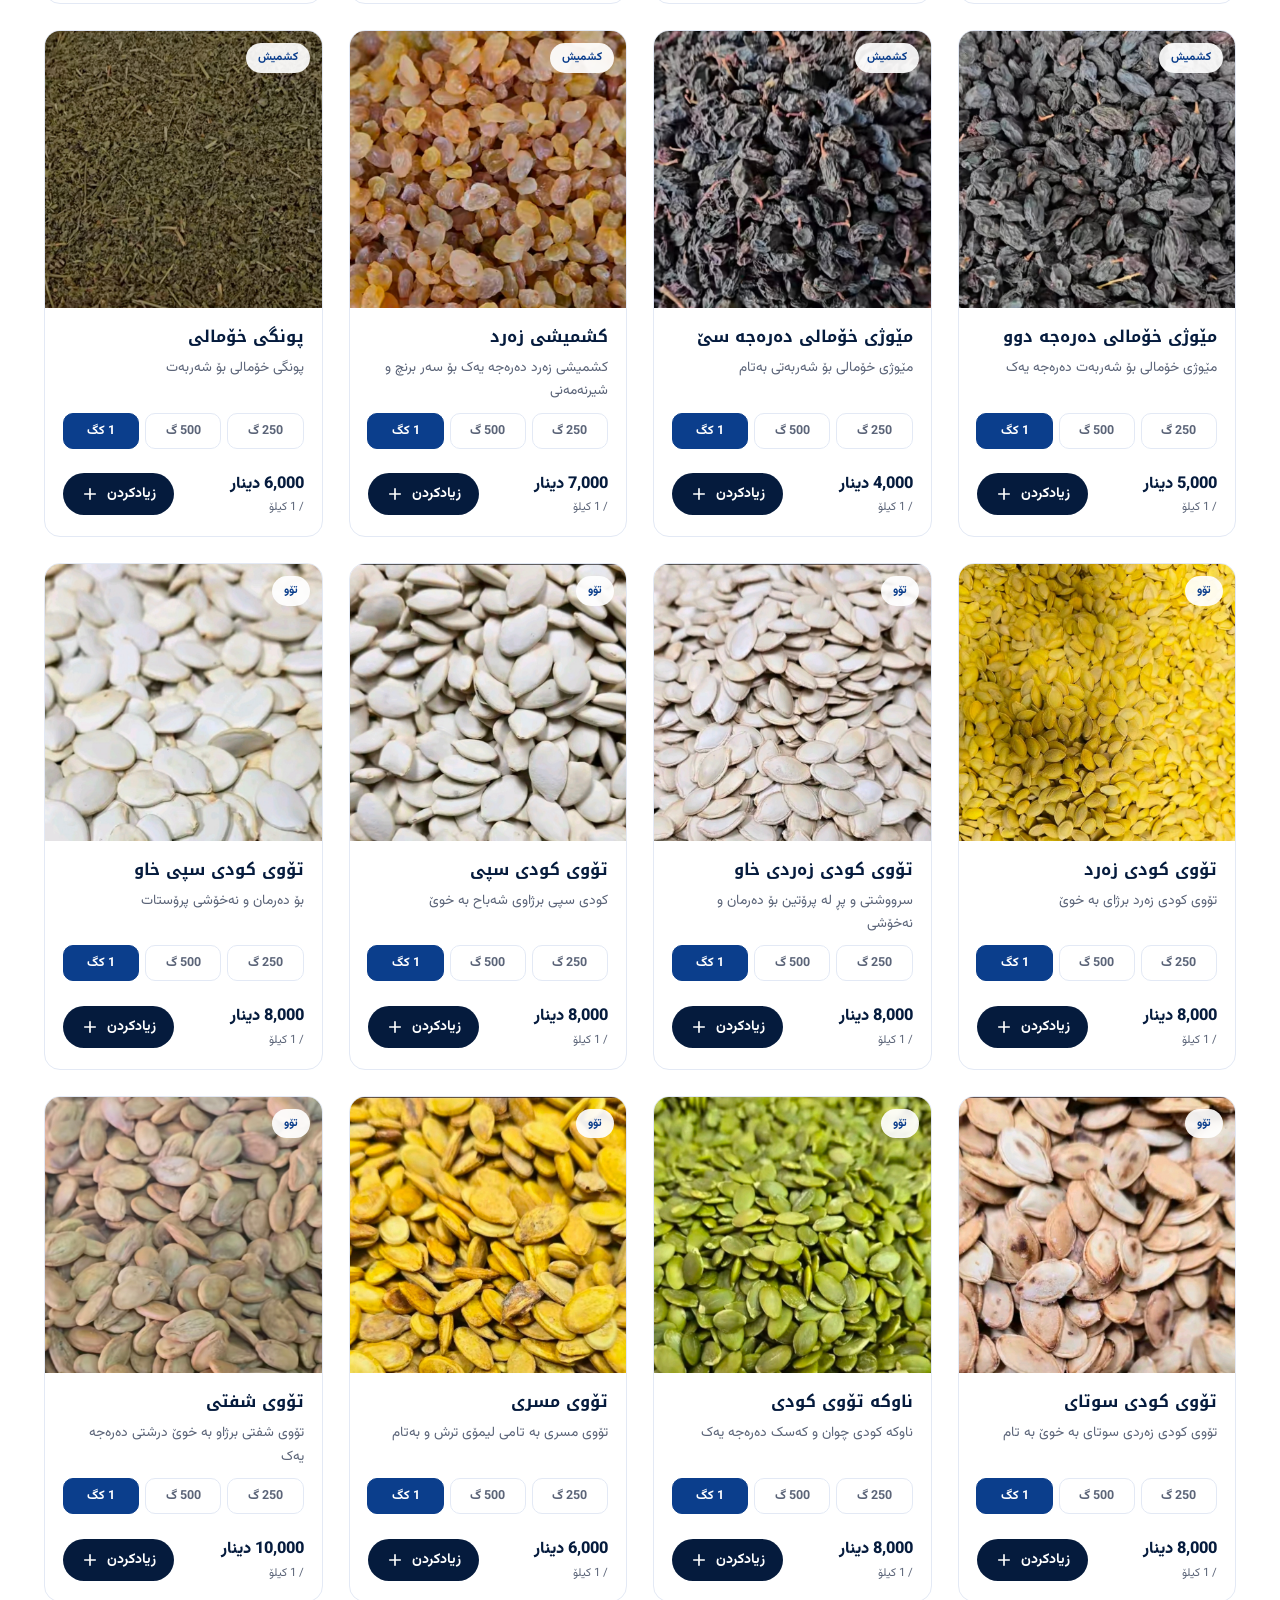
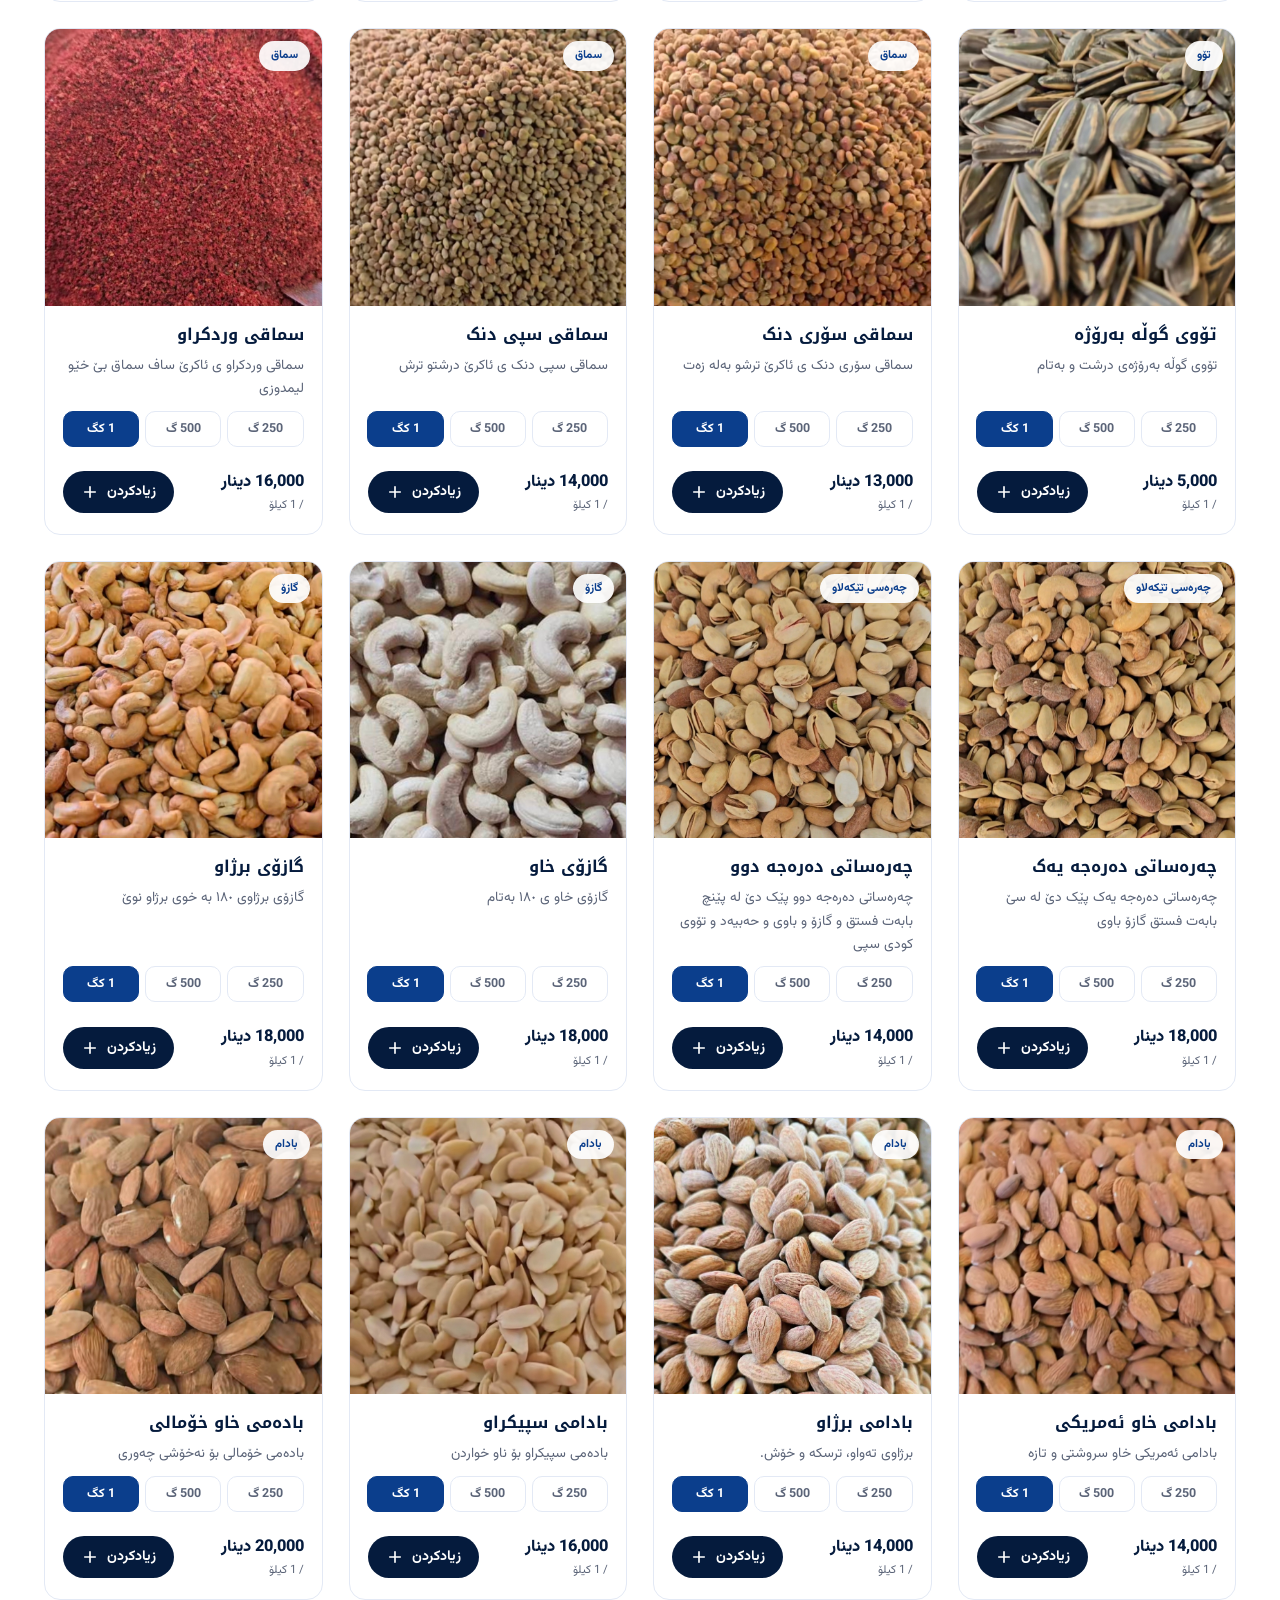
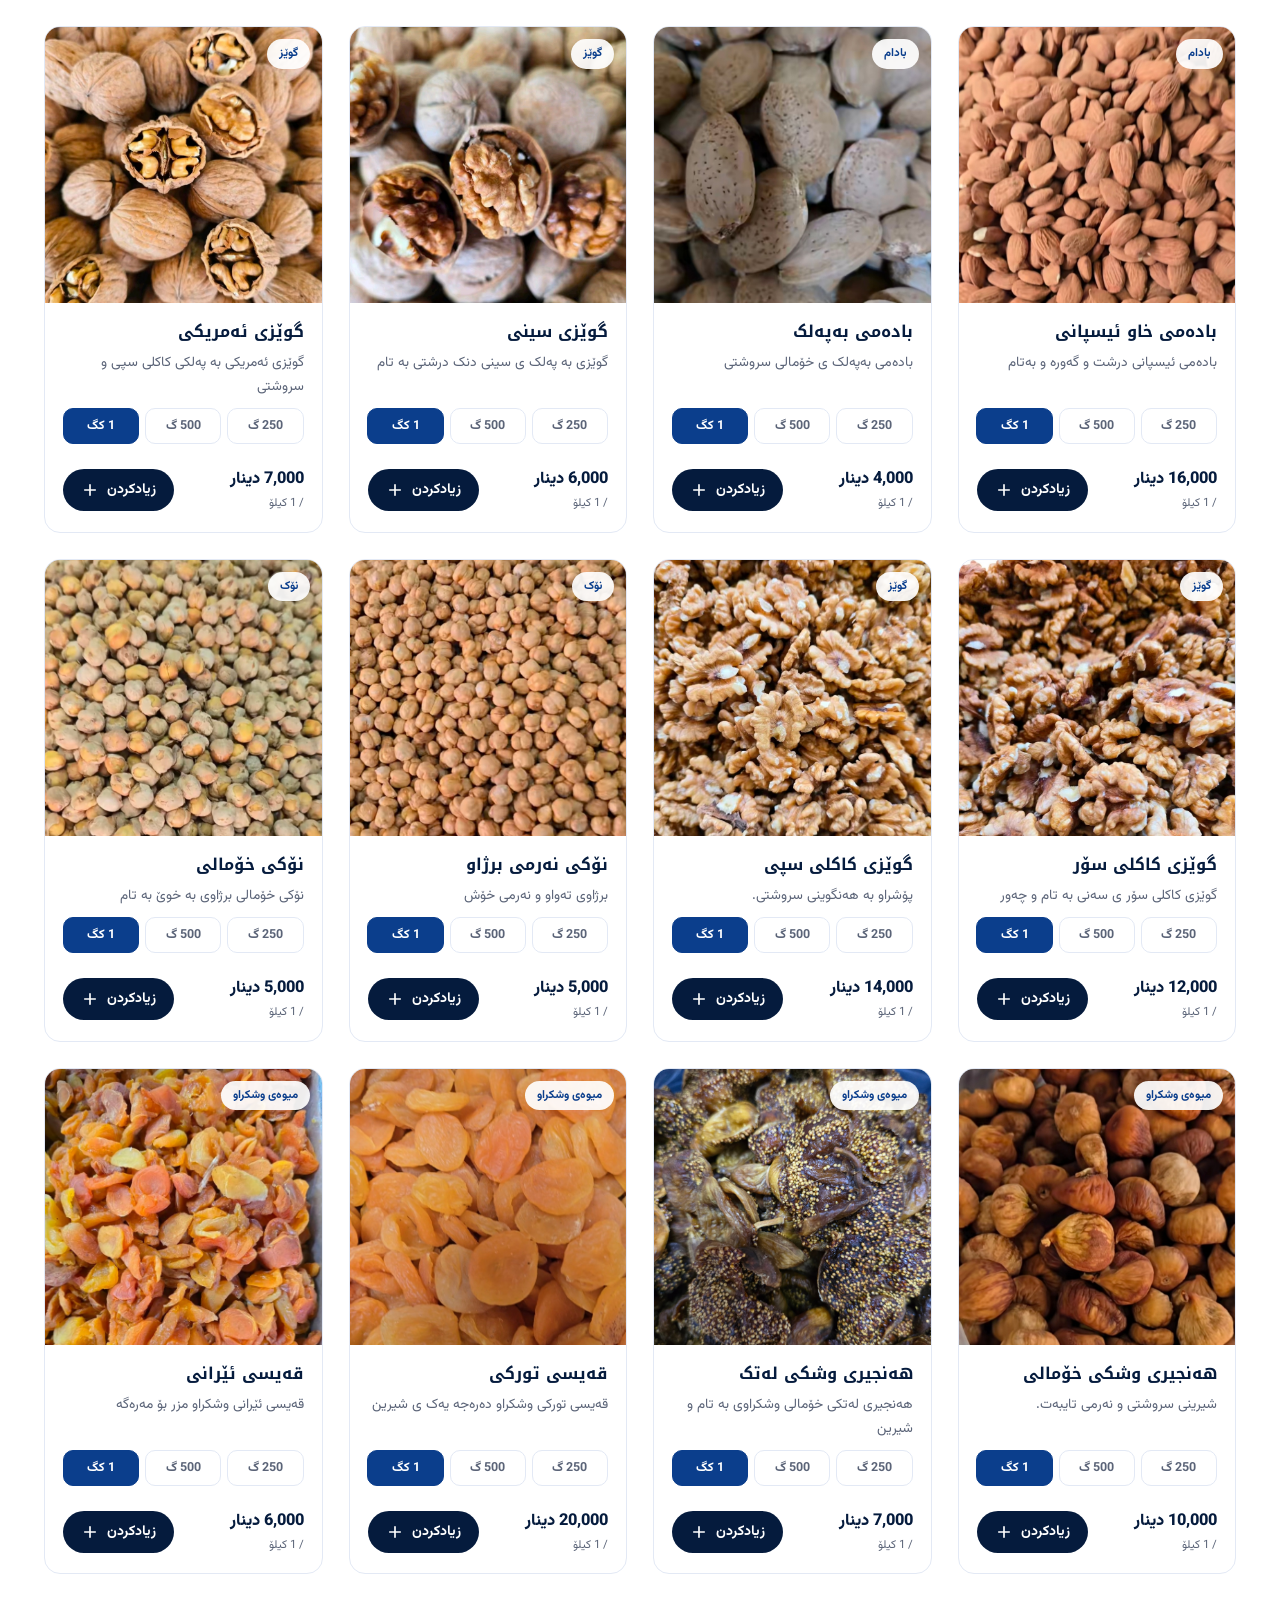
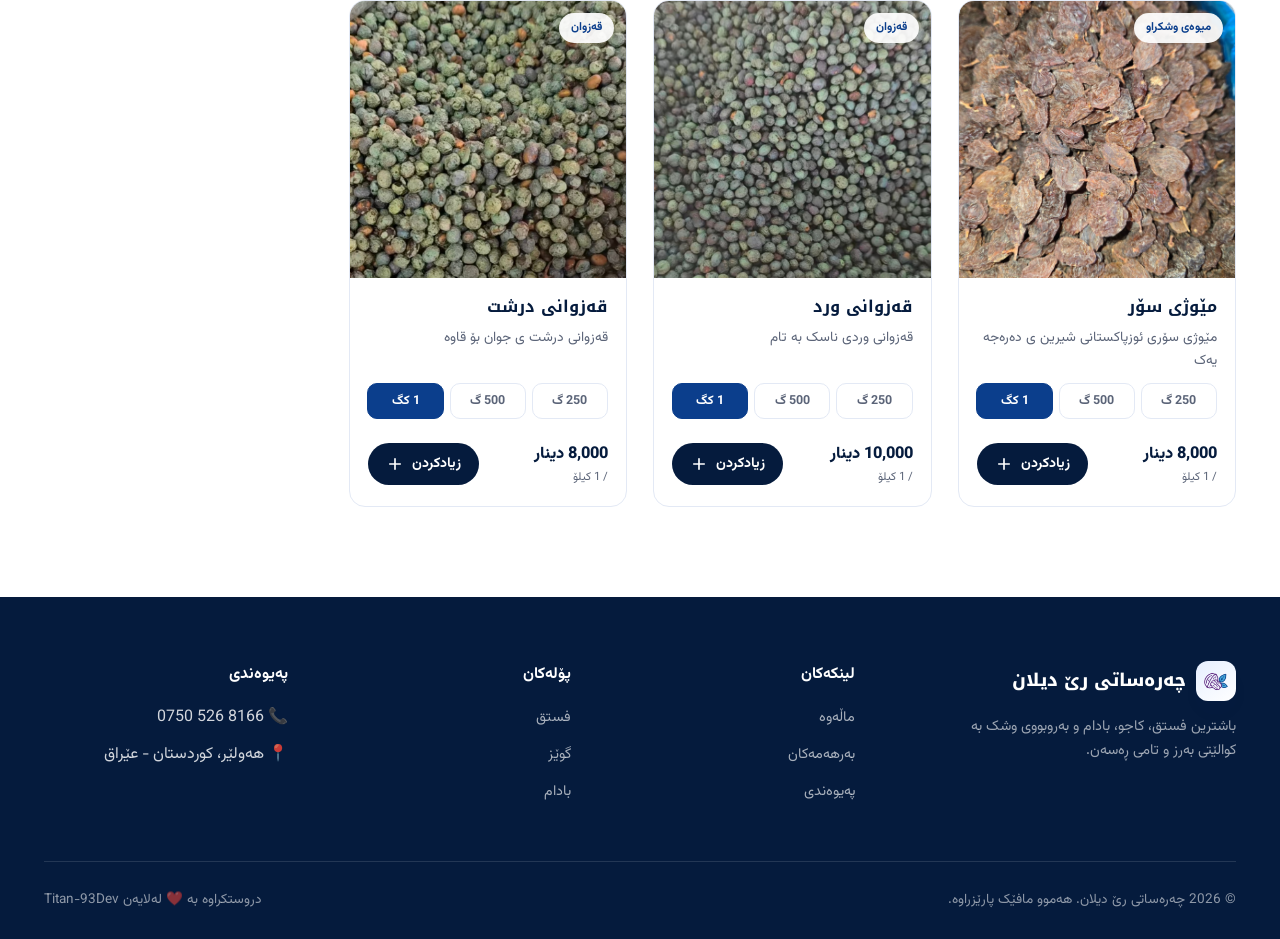
==== commit 14738294: "Update berhemakan.html" ====
--- a/berhemakan.html
+++ b/berhemakan.html
@@ -3,12 +3,32 @@
 <head>
   <meta charset="UTF-8">
   <meta name="viewport" content="width=device-width, initial-scale=1.0">
-  <title>بەرهەمەکان | فرۆشگای گوێز و بەروبووی وشک</title>
+  <title>بەرهەمەکان | چەرەساتی رێ دیلان</title>
   <meta name="description" content="هەموو بەرهەمەکانی فرۆشگاکەمان: فستق، کاجو، بادام، گوێز، کشمیش، تۆو، سماق و زۆر جۆری تر.">
+  <meta name="theme-color" content="#0B3E8C">
+  <link rel="canonical" href="https://redilan-nuts.example.com/berhemakan.html">
   <link rel="icon" type="image/png" href="images/logo-icon.png">
+
+  <meta property="og:type" content="website">
+  <meta property="og:site_name" content="چەرەساتی رێ دیلان">
+  <meta property="og:title" content="بەرهەمەکان | چەرەساتی رێ دیلان">
+  <meta property="og:description" content="هەموو بەرهەمەکانی فرۆشگاکەمان: فستق، کاجو، بادام، گوێز، کشمیش، تۆو، سماق و زۆر جۆری تر.">
+  <meta property="og:image" content="https://redilan-nuts.example.com/images/logo-icon.png">
+  <meta property="og:url" content="https://redilan-nuts.example.com/berhemakan.html">
+  <meta property="og:locale" content="ckb_IQ">
+  <meta name="twitter:card" content="summary">
+  <meta name="twitter:title" content="بەرهەمەکان | چەرەساتی رێ دیلان">
+  <meta name="twitter:image" content="https://redilan-nuts.example.com/images/logo-icon.png">
+
+  <link rel="preconnect" href="https://fonts.googleapis.com">
+  <link rel="preconnect" href="https://fonts.gstatic.com" crossorigin>
+  <link rel="stylesheet" href="https://fonts.googleapis.com/css2?family=Noto+Kufi+Arabic:wght@500;700;800&family=Vazirmatn:wght@400;500;600;700&display=swap">
+
   <link rel="stylesheet" href="css/style.css">
 </head>
 <body>
+
+  <a href="#mainContent" class="skip-link">بازدان بۆ ناوەڕۆکی سەرەکی</a>
 
   <div class="page-loader" id="pageLoader"><div class="loader-spinner"></div></div>
 
@@ -16,8 +36,8 @@
   <header class="site-header" id="siteHeader">
     <div class="container nav-inner">
       <a href="index.html" class="logo">
-        <span class="logo-mark"><img src="images/logo-icon.png" alt="لۆگۆ"></span>
-        <span>چەرەساتی رێدیلان</span>
+        <span class="logo-mark"><img src="images/logo-icon.png" alt="لۆگۆ" width="40" height="40"></span>
+        <span>چەرەساتی رێ دیلان</span>
       </a>
       <nav class="nav-links">
         <a href="index.html">ماڵەوە</a>
@@ -29,20 +49,20 @@
         <button class="nav-cart-btn open-cart-btn" aria-label="سەبەتەی داواکاری">
           🛒<span class="cart-badge">0</span>
         </button>
-        <button class="menu-toggle" id="menuToggle" aria-label="مێنیو"><span></span><span></span><span></span></button>
+        <button class="menu-toggle" id="menuToggle" aria-label="کردنەوەی مێنیو" aria-expanded="false" aria-controls="mobileMenu"><span></span><span></span><span></span></button>
       </div>
     </div>
   </header>
 
-  <div class="mobile-menu" id="mobileMenu">
+  <nav class="mobile-menu" id="mobileMenu" aria-label="مێنیوی مۆبایل">
     <a href="index.html">ماڵەوە</a>
     <a href="berhemakan.html">بەرهەمەکان</a>
     <a href="index.html#why">بۆچی ئێمە</a>
     <a href="peywendi.html">پەیوەندی</a>
-  </div>
+  </nav>
 
   <!-- ======================= سەرپەڕەی لاپەڕە / PAGE HERO ======================= -->
-  <section class="page-hero">
+  <section class="page-hero" id="mainContent">
     <div class="container">
       <h1>بەرهەمەکانمان</h1>
       <p>گەڕان بکە، فلتەر بکە، و ئەوەی پێویستە زیادی بکە بۆ لیستی داواکاریت.</p>
@@ -53,9 +73,10 @@
   <section class="section" style="padding-top:50px">
     <div class="container">
       <div class="products-toolbar">
-        <div class="search-box">
-          <input type="text" id="searchInput" placeholder="گەڕان بۆ بەرهەم...">
-          <svg width="18" height="18" viewBox="0 0 24 24" fill="none" xmlns="http://www.w3.org/2000/svg"><circle cx="11" cy="11" r="7" stroke="currentColor" stroke-width="2"/><path d="M21 21l-4.3-4.3" stroke="currentColor" stroke-width="2" stroke-linecap="round"/></svg>
+        <div class="search-box" role="search">
+          <label for="searchInput" class="sr-only">گەڕان بۆ بەرهەم</label>
+          <input type="search" id="searchInput" placeholder="گەڕان بۆ بەرهەم..." maxlength="60">
+          <svg width="18" height="18" viewBox="0 0 24 24" fill="none" xmlns="http://www.w3.org/2000/svg" aria-hidden="true"><circle cx="11" cy="11" r="7" stroke="currentColor" stroke-width="2"/><path d="M21 21l-4.3-4.3" stroke="currentColor" stroke-width="2" stroke-linecap="round"/></svg>
         </div>
       </div>
 
@@ -75,7 +96,7 @@
     <div class="container">
       <div class="footer-grid">
         <div>
-          <div class="footer-brand"><span class="logo-mark"><img src="images/logo-icon.png" alt="لۆگۆ"></span> فرۆشگای گوێز</div>
+          <div class="footer-brand"><span class="logo-mark"><img src="images/logo-icon.png" alt="لۆگۆ" width="40" height="40"></span> چەرەساتی رێ دیلان</div>
           <p class="footer-desc">باشترین فستق، کاجو، بادام و بەروبووی وشک بە کوالێتی بەرز و تامی ڕەسەن.</p>
         </div>
         <div>
@@ -103,18 +124,18 @@
         </div>
       </div>
       <div class="footer-bottom">
-        <span>© 2026 فرۆشگای گوێز. هەموو مافێک پارێزراوە.</span>
-        <span>دروستکراوە بە ❤️ بۆ کڕیارانی خۆشەویست</span>
+        <span>© 2026 چەرەساتی رێ دیلان. هەموو مافێک پارێزراوە.</span>
+        <span>دروستکراوە بە ❤️ لەلایەن <a href="#" id="devCreditLink" target="_blank" rel="noopener noreferrer" class="dev-credit-link">Titan-93Dev</a></span>
       </div>
     </div>
   </footer>
 
   <!-- ======================= درۆوەری سەبەتە / CART DRAWER ======================= -->
   <div class="cart-overlay" id="cartOverlay"></div>
-  <aside class="cart-drawer" id="cartDrawer">
+  <aside class="cart-drawer" id="cartDrawer" role="dialog" aria-modal="true" aria-labelledby="cartDrawerTitle" aria-hidden="true">
     <div class="cart-drawer-header">
-      <span class="cart-drawer-title">🛒 لیستی داواکاری</span>
-      <button class="close-btn" id="closeCartBtn">✕</button>
+      <span class="cart-drawer-title" id="cartDrawerTitle">🛒 لیستی داواکاری</span>
+      <button class="close-btn" id="closeCartBtn" aria-label="داخستنی سەبەتە">✕</button>
     </div>
     <div class="cart-drawer-body">
       <div id="cartItemsList"></div>
@@ -125,9 +146,9 @@
     </div>
     <div class="cart-drawer-footer">
       <div class="cart-total-row"><span>کۆی گشتی</span><span id="cartTotalPrice">0 دینار</span></div>
-      <input type="text" class="customer-field" id="customerName" placeholder="ناوت بنووسە">
-      <input type="tel" class="customer-field" id="customerPhone" placeholder="ژمارەی تەلەفۆن">
-      <input type="text" class="customer-field" id="customerAddress" placeholder="ناونیشانی گەیاندن">
+      <input type="text" class="customer-field" id="customerName" placeholder="ناوت بنووسە" maxlength="120" autocomplete="name">
+      <input type="tel" class="customer-field" id="customerPhone" placeholder="ژمارەی تەلەفۆن" maxlength="20" inputmode="tel" autocomplete="tel">
+      <input type="text" class="customer-field" id="customerAddress" placeholder="ناونیشانی گەیاندن" maxlength="200" autocomplete="street-address">
       <button class="btn btn-whatsapp" id="sendOrderBtn" disabled>ناردنی داواکاری بە واتساپ 💬</button>
     </div>
   </aside>
@@ -143,6 +164,7 @@
   <script>
     document.getElementById("footerPhone").textContent = "📞 " + STORE_CONFIG.phoneDisplay;
     document.getElementById("footerAddress").textContent = "📍 " + STORE_CONFIG.address;
+    document.getElementById("devCreditLink").href = STORE_CONFIG.portfolioUrl;
   </script>
 </body>
 </html>
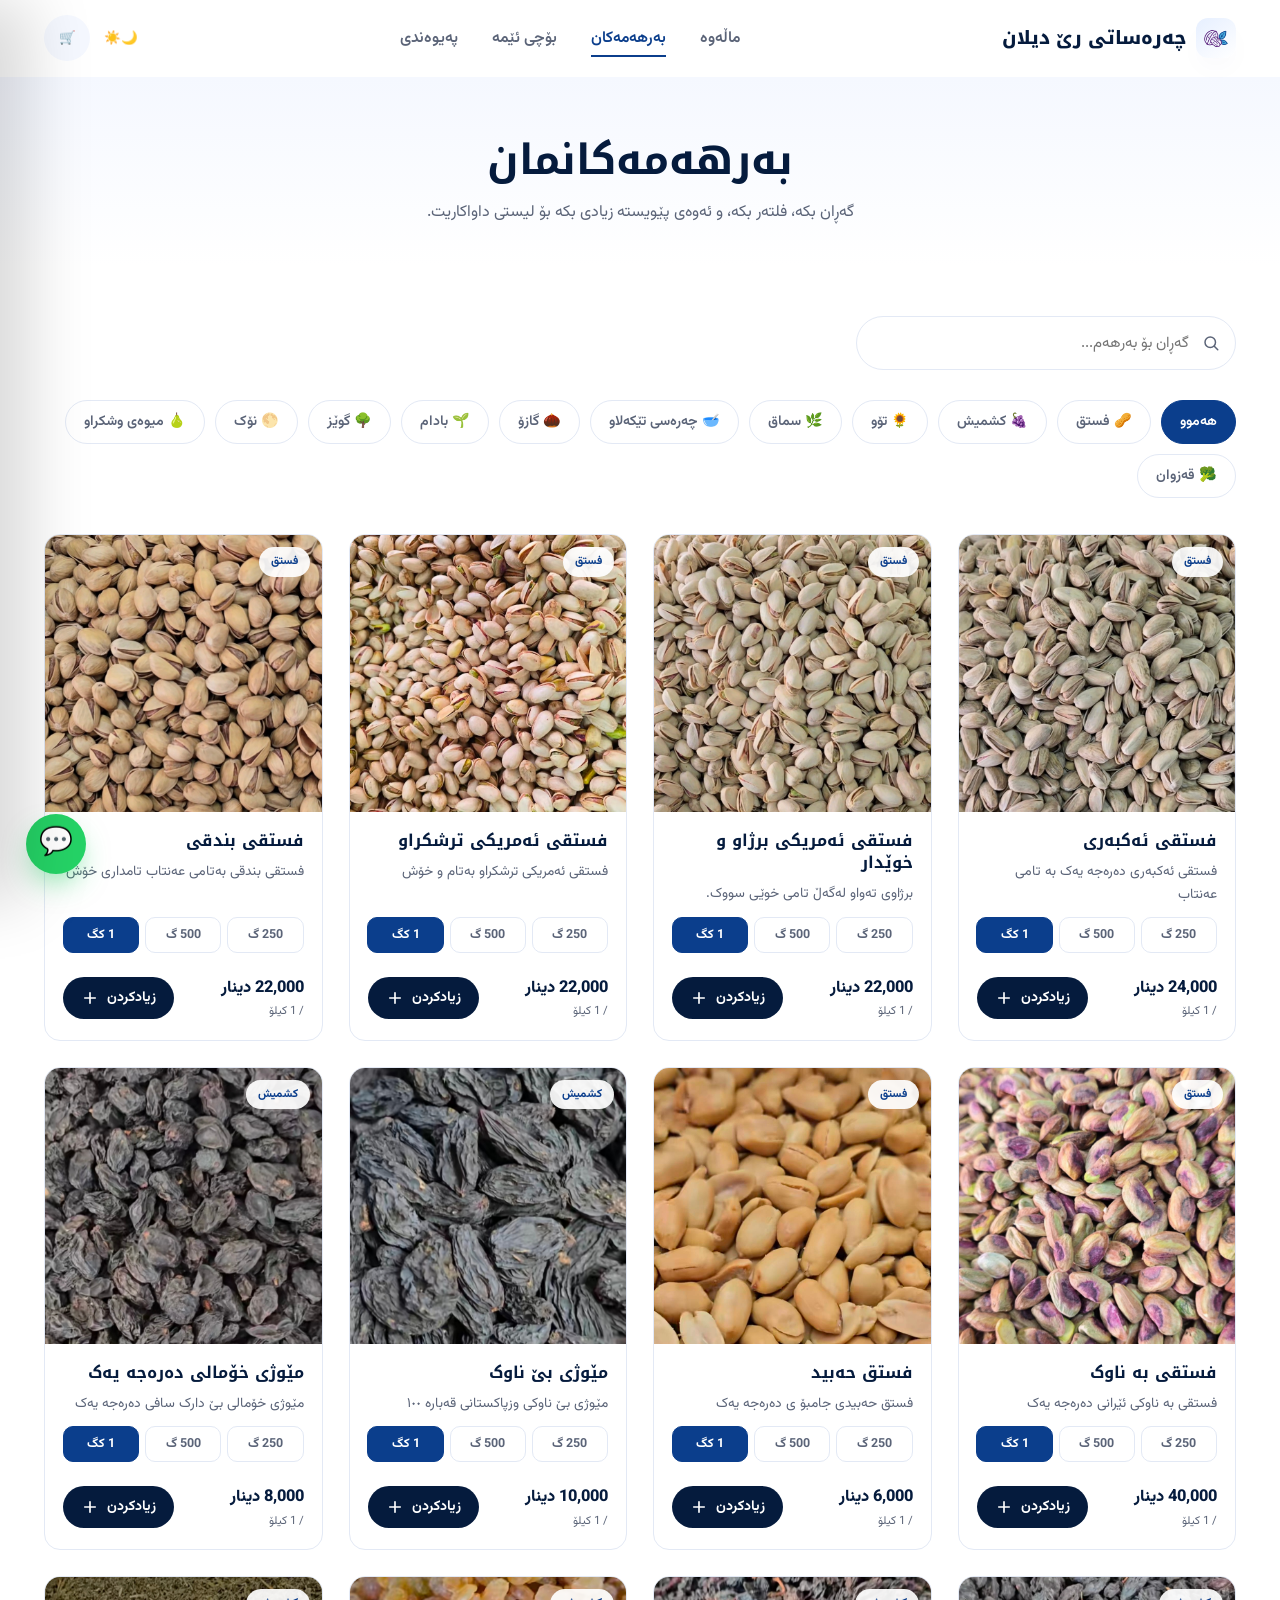
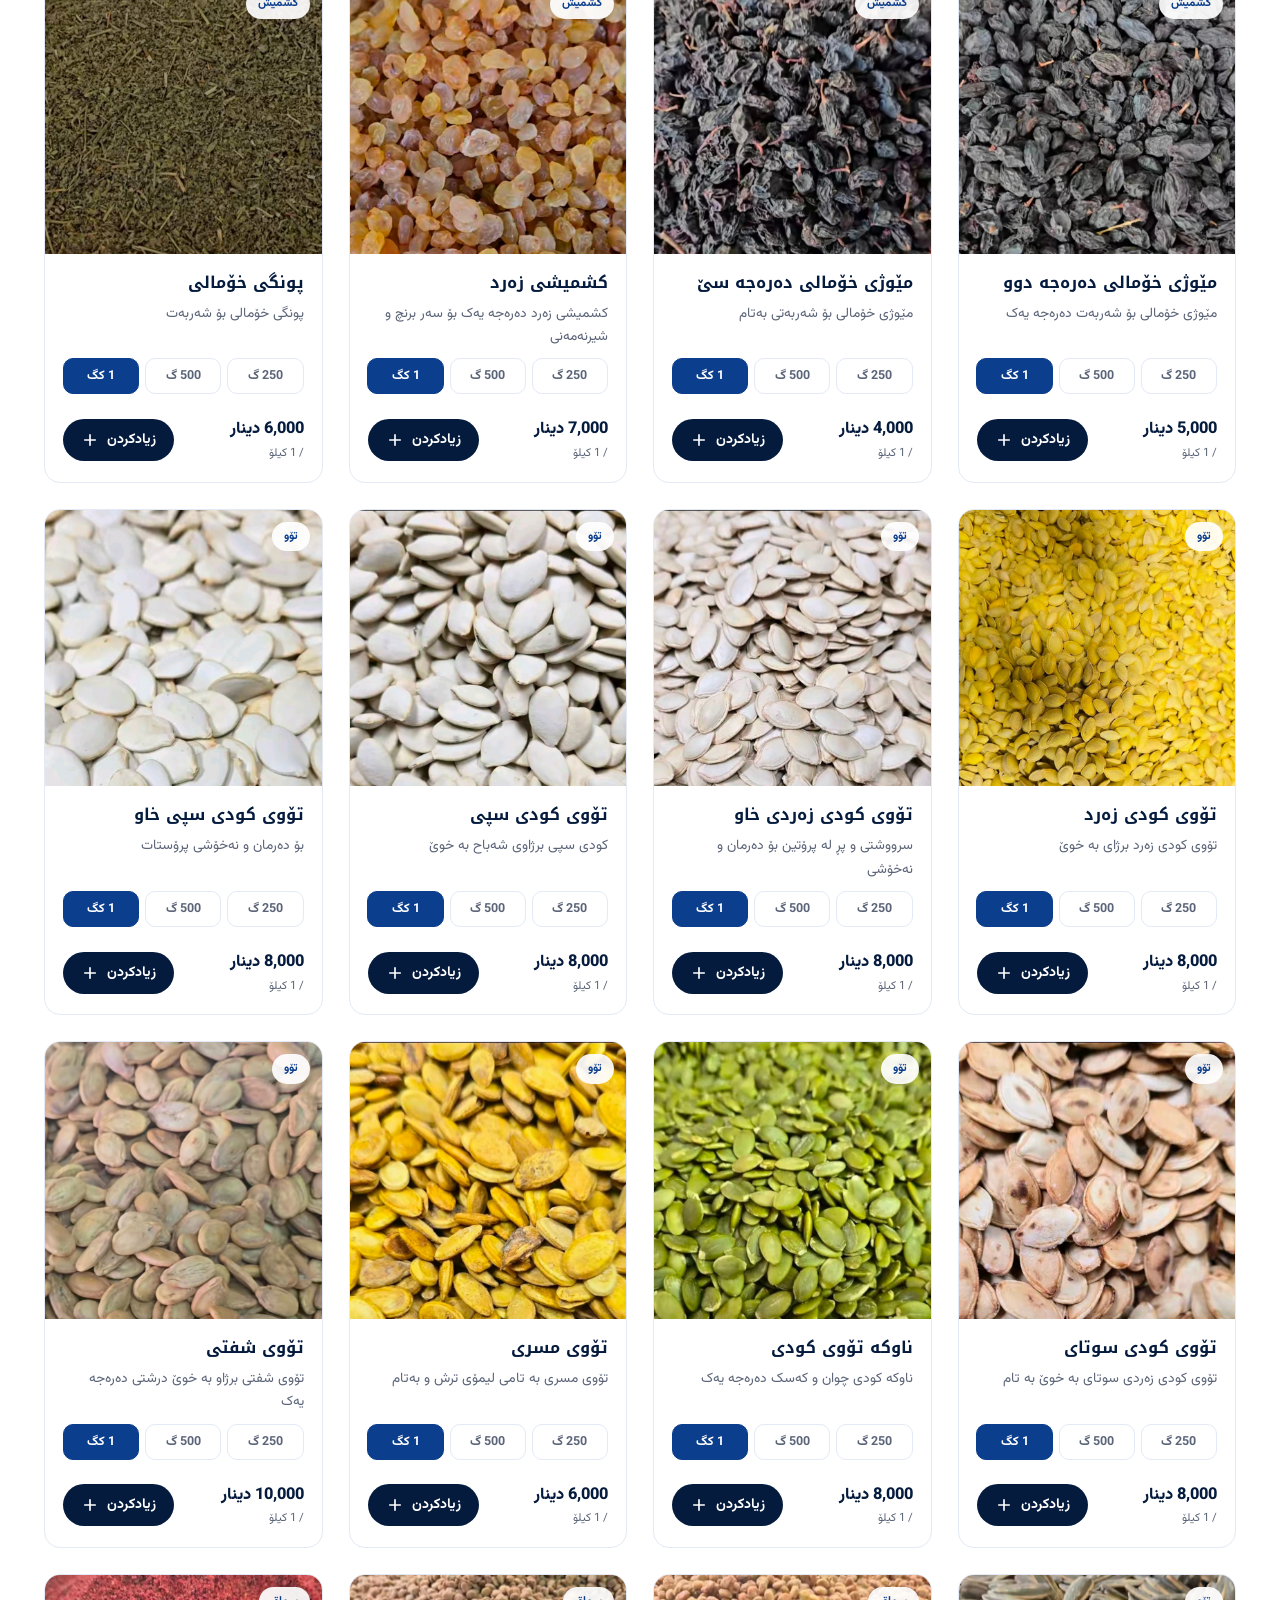
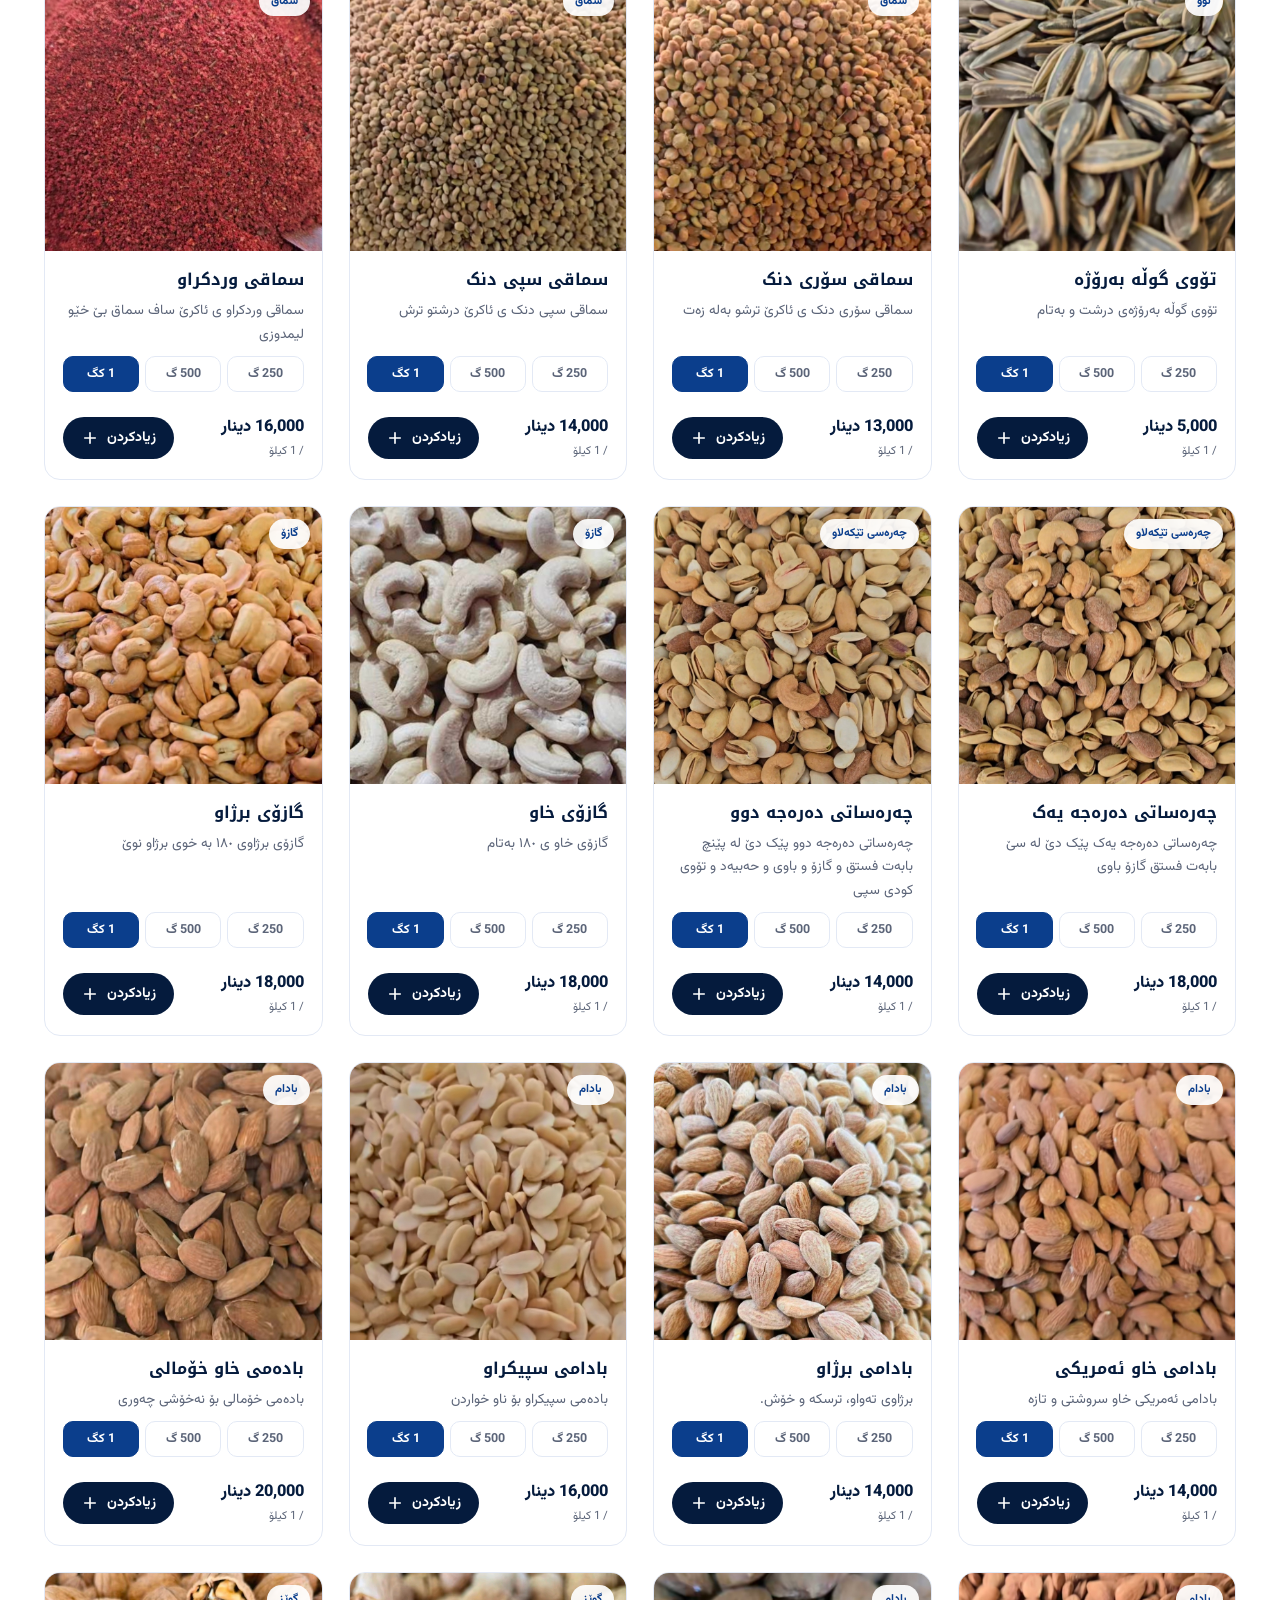
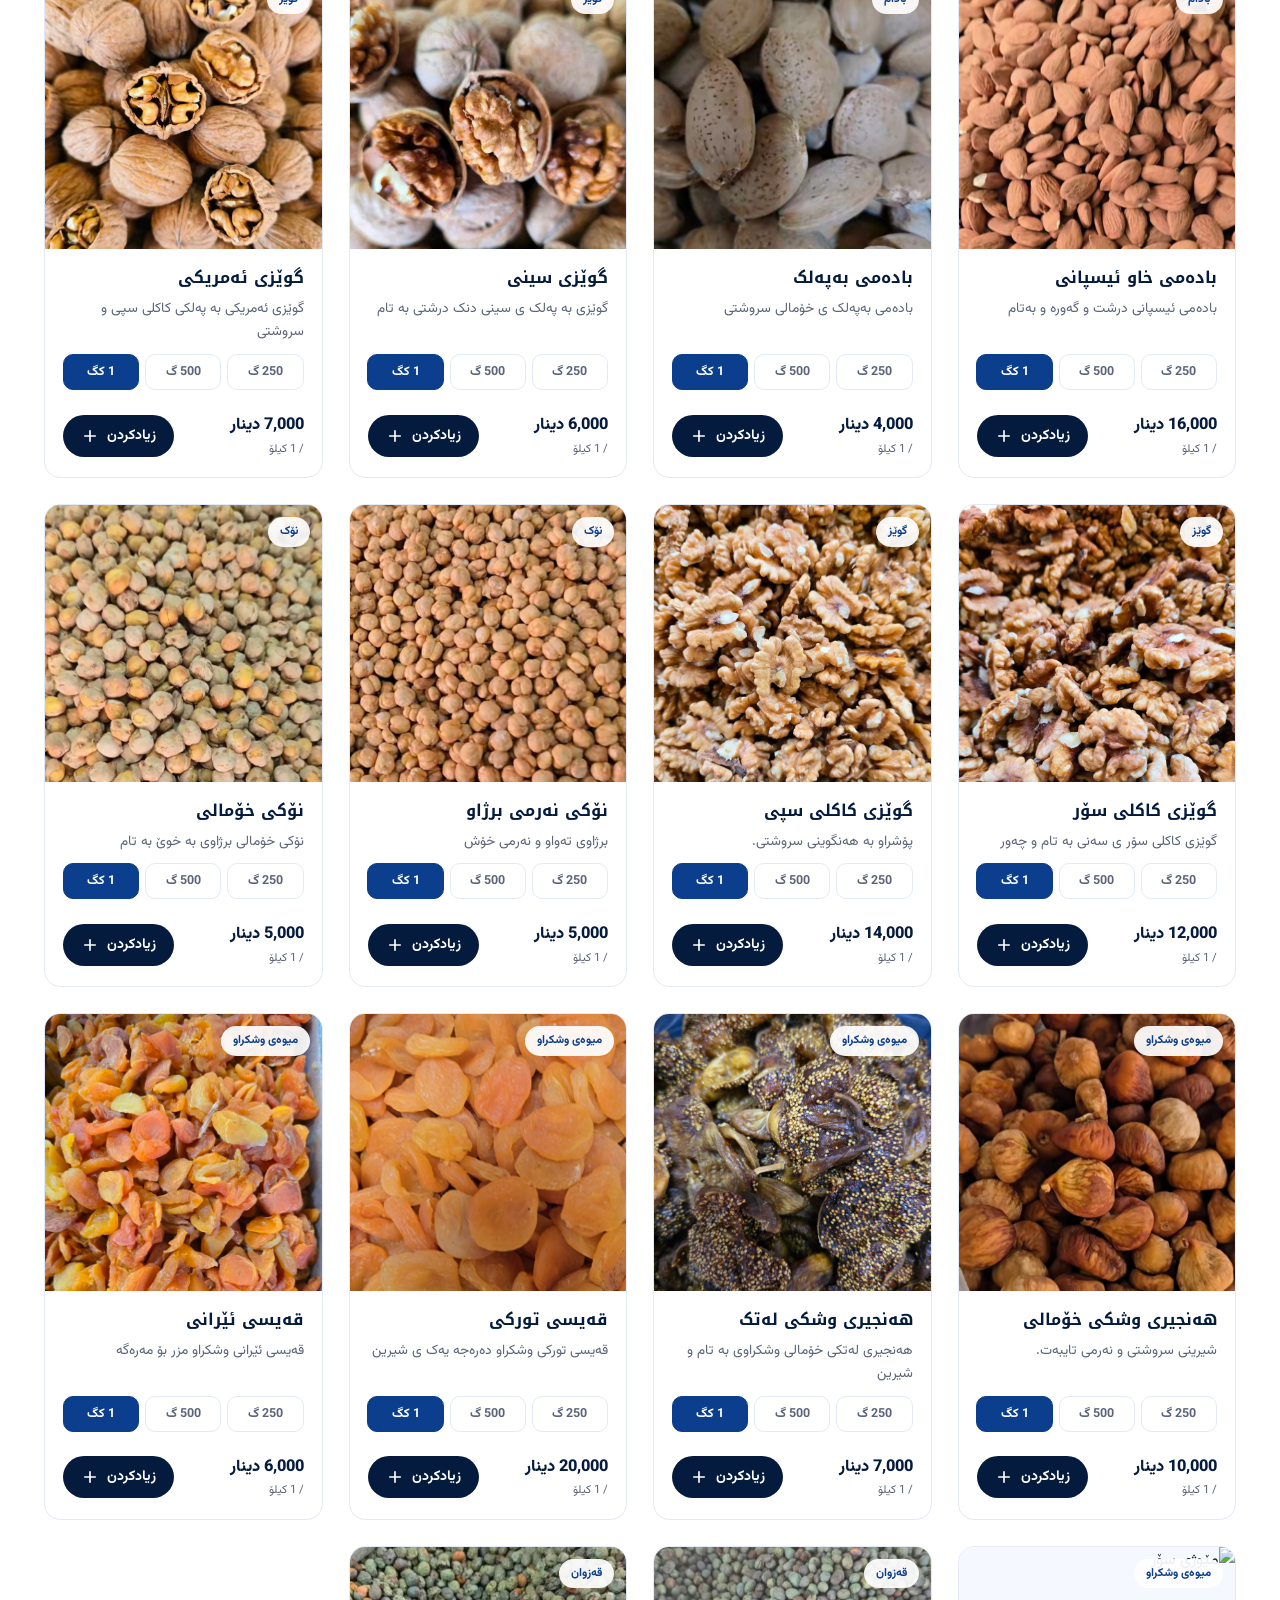
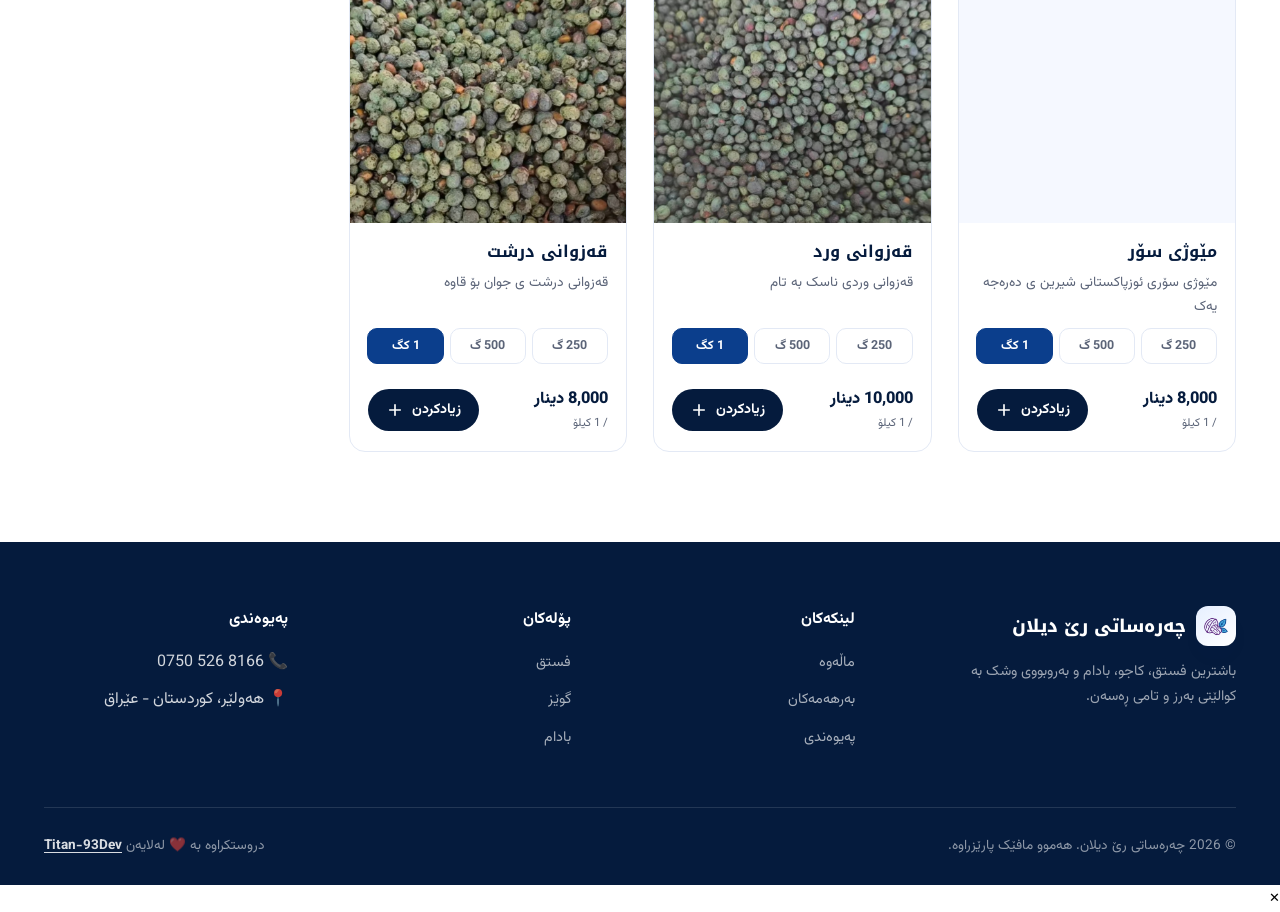
==== commit 1f8768d9: "Implement theme toggle and product modal Added theme toggle functionality and product modal." ====
--- a/berhemakan.html
+++ b/berhemakan.html
@@ -2,6 +2,16 @@
 <html lang="ckb" dir="rtl">
 <head>
   <meta charset="UTF-8">
+  <script>
+    // دانانی دۆخی تاریک/ڕووناک پێش بارکردنی CSS بۆ ڕێگریکردن لە چرپەی هەڵە
+    // Set the theme before CSS loads, to avoid a flash of the wrong theme
+    try {
+      var t = localStorage.getItem("theme");
+      if (t === "dark" || (!t && window.matchMedia("(prefers-color-scheme: dark)").matches)) {
+        document.documentElement.setAttribute("data-theme", "dark");
+      }
+    } catch (e) {}
+  </script>
   <meta name="viewport" content="width=device-width, initial-scale=1.0">
   <title>بەرهەمەکان | چەرەساتی رێ دیلان</title>
   <meta name="description" content="هەموو بەرهەمەکانی فرۆشگاکەمان: فستق، کاجو، بادام، گوێز، کشمیش، تۆو، سماق و زۆر جۆری تر.">
@@ -37,7 +47,7 @@
     <div class="container nav-inner">
       <a href="index.html" class="logo">
         <span class="logo-mark"><img src="images/logo-icon.png" alt="لۆگۆ" width="40" height="40"></span>
-        <span>چەرەساتی رێ دیلان</span>
+        <span id="navStoreName">چەرەساتی رێ دیلان</span>
       </a>
       <nav class="nav-links">
         <a href="index.html">ماڵەوە</a>
@@ -46,6 +56,9 @@
         <a href="peywendi.html">پەیوەندی</a>
       </nav>
       <div class="nav-actions">
+        <button class="theme-toggle-btn" id="themeToggleBtn" aria-label="گۆڕینی دۆخی تاریک/ڕووناک">
+          <span class="icon-moon" aria-hidden="true">🌙</span><span class="icon-sun" aria-hidden="true">☀️</span>
+        </button>
         <button class="nav-cart-btn open-cart-btn" aria-label="سەبەتەی داواکاری">
           🛒<span class="cart-badge">0</span>
         </button>
@@ -96,7 +109,7 @@
     <div class="container">
       <div class="footer-grid">
         <div>
-          <div class="footer-brand"><span class="logo-mark"><img src="images/logo-icon.png" alt="لۆگۆ" width="40" height="40"></span> چەرەساتی رێ دیلان</div>
+          <div class="footer-brand"><span class="logo-mark"><img src="images/logo-icon.png" alt="لۆگۆ" width="40" height="40"></span> <span id="footerStoreName">چەرەساتی رێ دیلان</span></div>
           <p class="footer-desc">باشترین فستق، کاجو، بادام و بەروبووی وشک بە کوالێتی بەرز و تامی ڕەسەن.</p>
         </div>
         <div>
@@ -124,8 +137,8 @@
         </div>
       </div>
       <div class="footer-bottom">
-        <span>© 2026 چەرەساتی رێ دیلان. هەموو مافێک پارێزراوە.</span>
-        <span>دروستکراوە بە ❤️ لەلایەن <a href="#" id="devCreditLink" target="_blank" rel="noopener noreferrer" class="dev-credit-link">Titan-93Dev</a></span>
+        <span>© 2026 <span id="copyrightStoreName">چەرەساتی رێ دیلان</span>. هەموو مافێک پارێزراوە.</span>
+        <span>دروستکراوە بە ❤️ لەلایەن <a href="https://titan-93.github.io/portfolios/" id="devCreditLink" target="_blank" rel="noopener noreferrer" class="dev-credit-link">Titan-93Dev</a></span>
       </div>
     </div>
   </footer>
@@ -153,6 +166,13 @@
     </div>
   </aside>
 
+  <!-- ======================= مۆدالی بینینی خێرا / QUICK-VIEW MODAL ======================= -->
+  <div class="product-modal-overlay" id="productModalOverlay"></div>
+  <div class="product-modal" id="productModal" role="dialog" aria-modal="true" aria-labelledby="productModalTitle" aria-hidden="true">
+    <button class="product-modal-close" id="productModalClose" aria-label="داخستن">✕</button>
+    <div id="productModalContent"></div>
+  </div>
+
   <a href="#" class="whatsapp-float open-cart-btn" aria-label="کردنەوەی سەبەتە">💬</a>
   <button class="floating-cart-btn mobile-only open-cart-btn" aria-label="سەبەتەی داواکاری">🛒<span class="cart-badge">0</span></button>
   <button class="back-to-top" id="backToTopBtn" aria-label="گەڕانەوە بۆ سەرەوە">↑</button>
--- a/css/style.css
+++ b/css/style.css
@@ -8,7 +8,10 @@
    The whole site will update automatically.
    ========================================================================= */
 
-@import url('https://fonts.googleapis.com/css2?family=Noto+Kufi+Arabic:wght@500;700;800&family=Vazirmatn:wght@400;500;600;700&display=swap');
+/* تێبینی: فۆنتەکان ئێستا لە <head>ی HTML بارادەکرێن بە preconnect بۆ خێرایی زیاتر */
+/* Note: fonts are now loaded via preconnected <link> tags in the HTML head
+   instead of @import here, since @import blocks CSS parsing and delays
+   first paint. See the <head> of each page. */
 
 :root {
   /* ---- ڕەنگەکان / Colors ---- */
@@ -40,6 +43,31 @@
 
 * { box-sizing: border-box; margin: 0; padding: 0; }
 
+/* دەورەیەکی ڕوونی فۆکەس بۆ هەموو توخمە کارپێکراوەکان (a11y) */
+/* A clear, consistent focus ring for all interactive elements */
+a:focus-visible,
+button:focus-visible,
+input:focus-visible,
+.filter-chip:focus-visible,
+.weight-btn:focus-visible {
+  outline: 2.5px solid var(--blue-600);
+  outline-offset: 2px;
+  border-radius: 6px;
+}
+
+.sr-only {
+  position: absolute; width: 1px; height: 1px; padding: 0; margin: -1px;
+  overflow: hidden; clip: rect(0,0,0,0); white-space: nowrap; border: 0;
+}
+
+.skip-link {
+  position: absolute; top: -60px; right: 16px; z-index: 9999;
+  background: var(--blue-800); color: var(--white);
+  padding: 12px 20px; border-radius: var(--radius-sm);
+  font-weight: 700; transition: top .2s ease;
+}
+.skip-link:focus { top: 16px; }
+
 html {
   scroll-behavior: smooth;
   scroll-padding-top: 90px;
@@ -412,7 +440,7 @@
   border: 1.5px solid var(--border); font-family: inherit; font-size: 0.95rem;
   background: var(--white); transition: border-color .2s ease;
 }
-.search-box input:focus { outline: none; border-color: var(--blue-600); }
+.search-box input:focus { outline: none; border-color: var(--blue-600); box-shadow: 0 0 0 3px var(--blue-100); }
 .search-box svg { position: absolute; top: 50%; right: 16px; transform: translateY(-50%); color: var(--ink-soft); }
 
 .filter-chips { display: flex; flex-wrap: wrap; gap: 10px; margin-bottom: 36px; }
@@ -516,6 +544,8 @@
   display: flex; justify-content: space-between; flex-wrap: wrap; gap: 12px;
   font-size: 0.85rem; color: rgba(255,255,255,0.55);
 }
+.dev-credit-link { color: rgba(255,255,255,0.85); font-weight: 700; text-decoration: underline; text-underline-offset: 3px; transition: color .2s ease; }
+.dev-credit-link:hover { color: var(--white); }
 @media (max-width: 860px) { .footer-grid { grid-template-columns: 1fr 1fr; } }
 @media (max-width: 520px) { .footer-grid { grid-template-columns: 1fr; } }
 
@@ -611,7 +641,10 @@
   border: 1.5px solid var(--border); border-radius: var(--radius-sm);
   font-family: inherit; font-size: 0.9rem;
 }
-.customer-field:focus { outline: none; border-color: var(--blue-600); }
+.customer-field:focus { outline: none; border-color: var(--blue-600); box-shadow: 0 0 0 3px var(--blue-100); }
+.field-error { color: #C0435A; font-size: 0.78rem; margin: -6px 0 10px; display: none; }
+.field-error.visible { display: block; }
+.customer-field.invalid { border-color: #C0435A; }
 
 /* =========================================================================
    لاپەڕەی ناوەکی / Generic inner page hero (products/contact pages)
